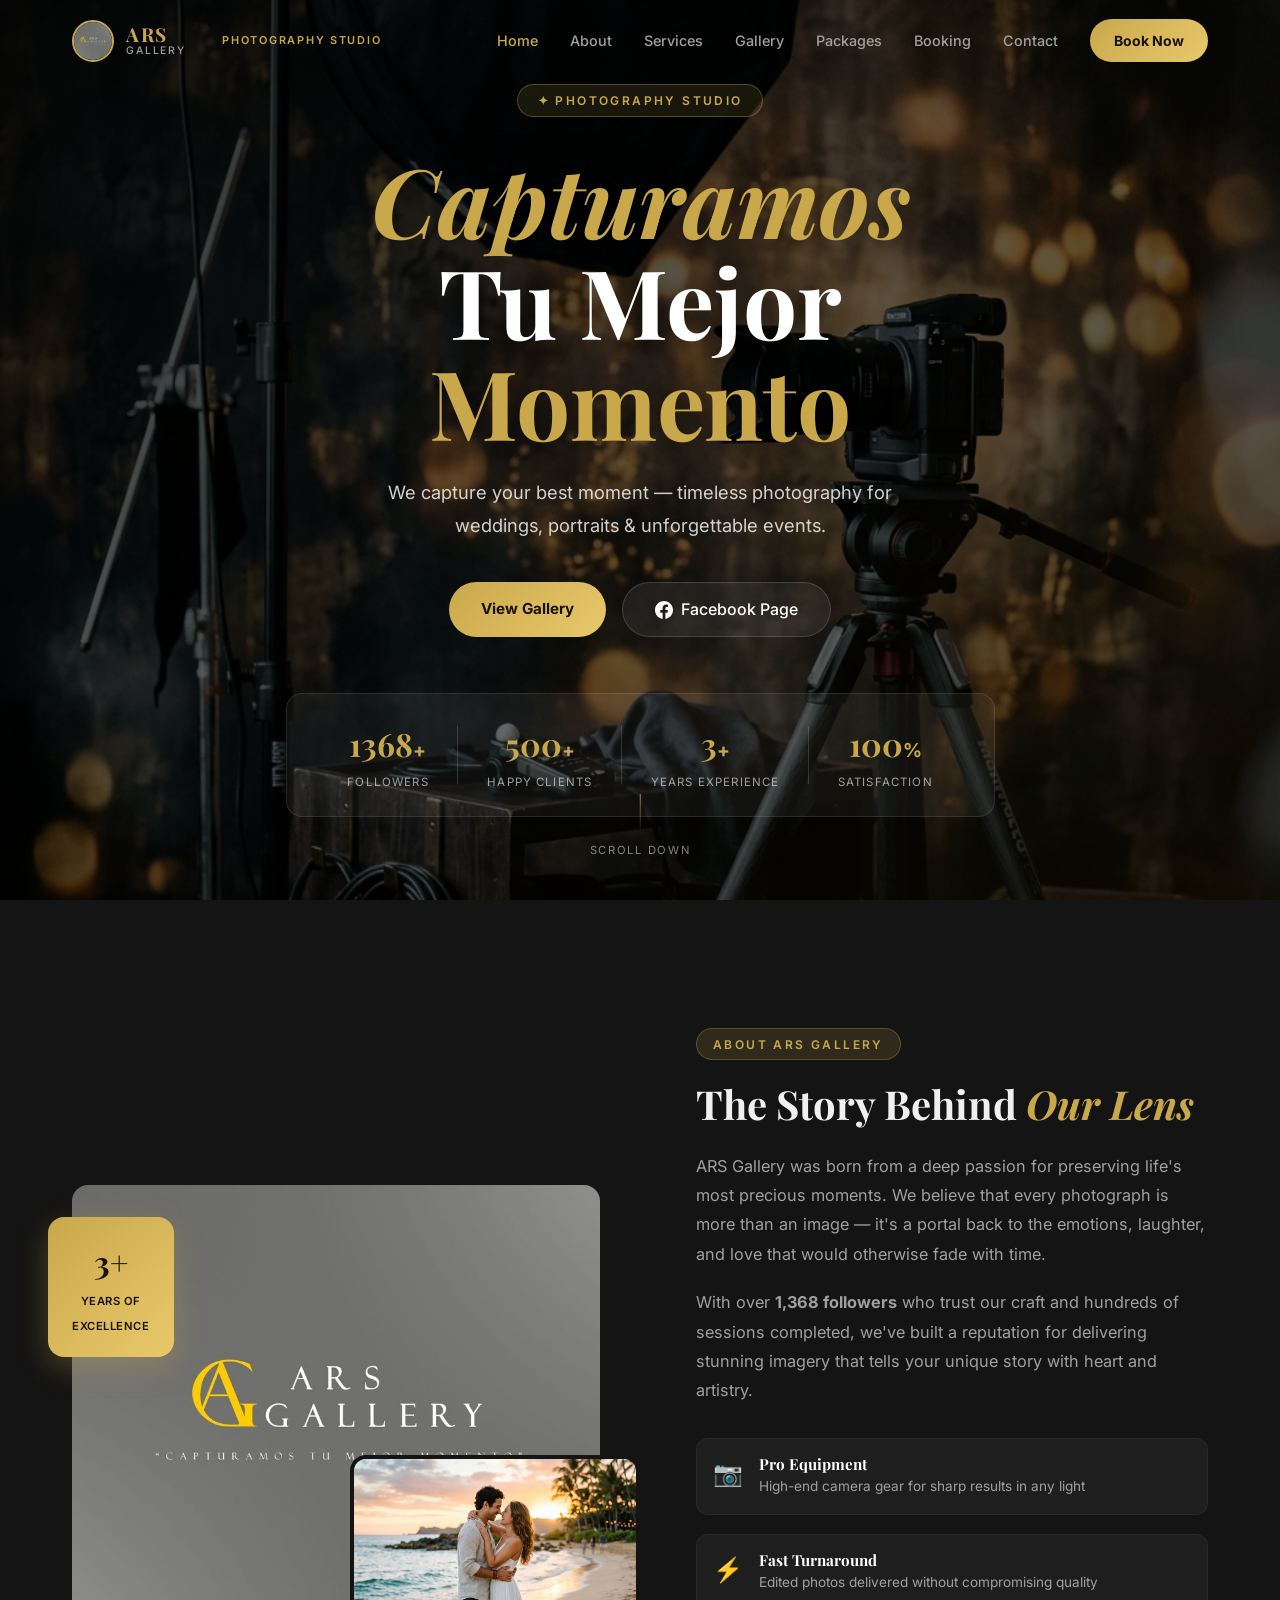
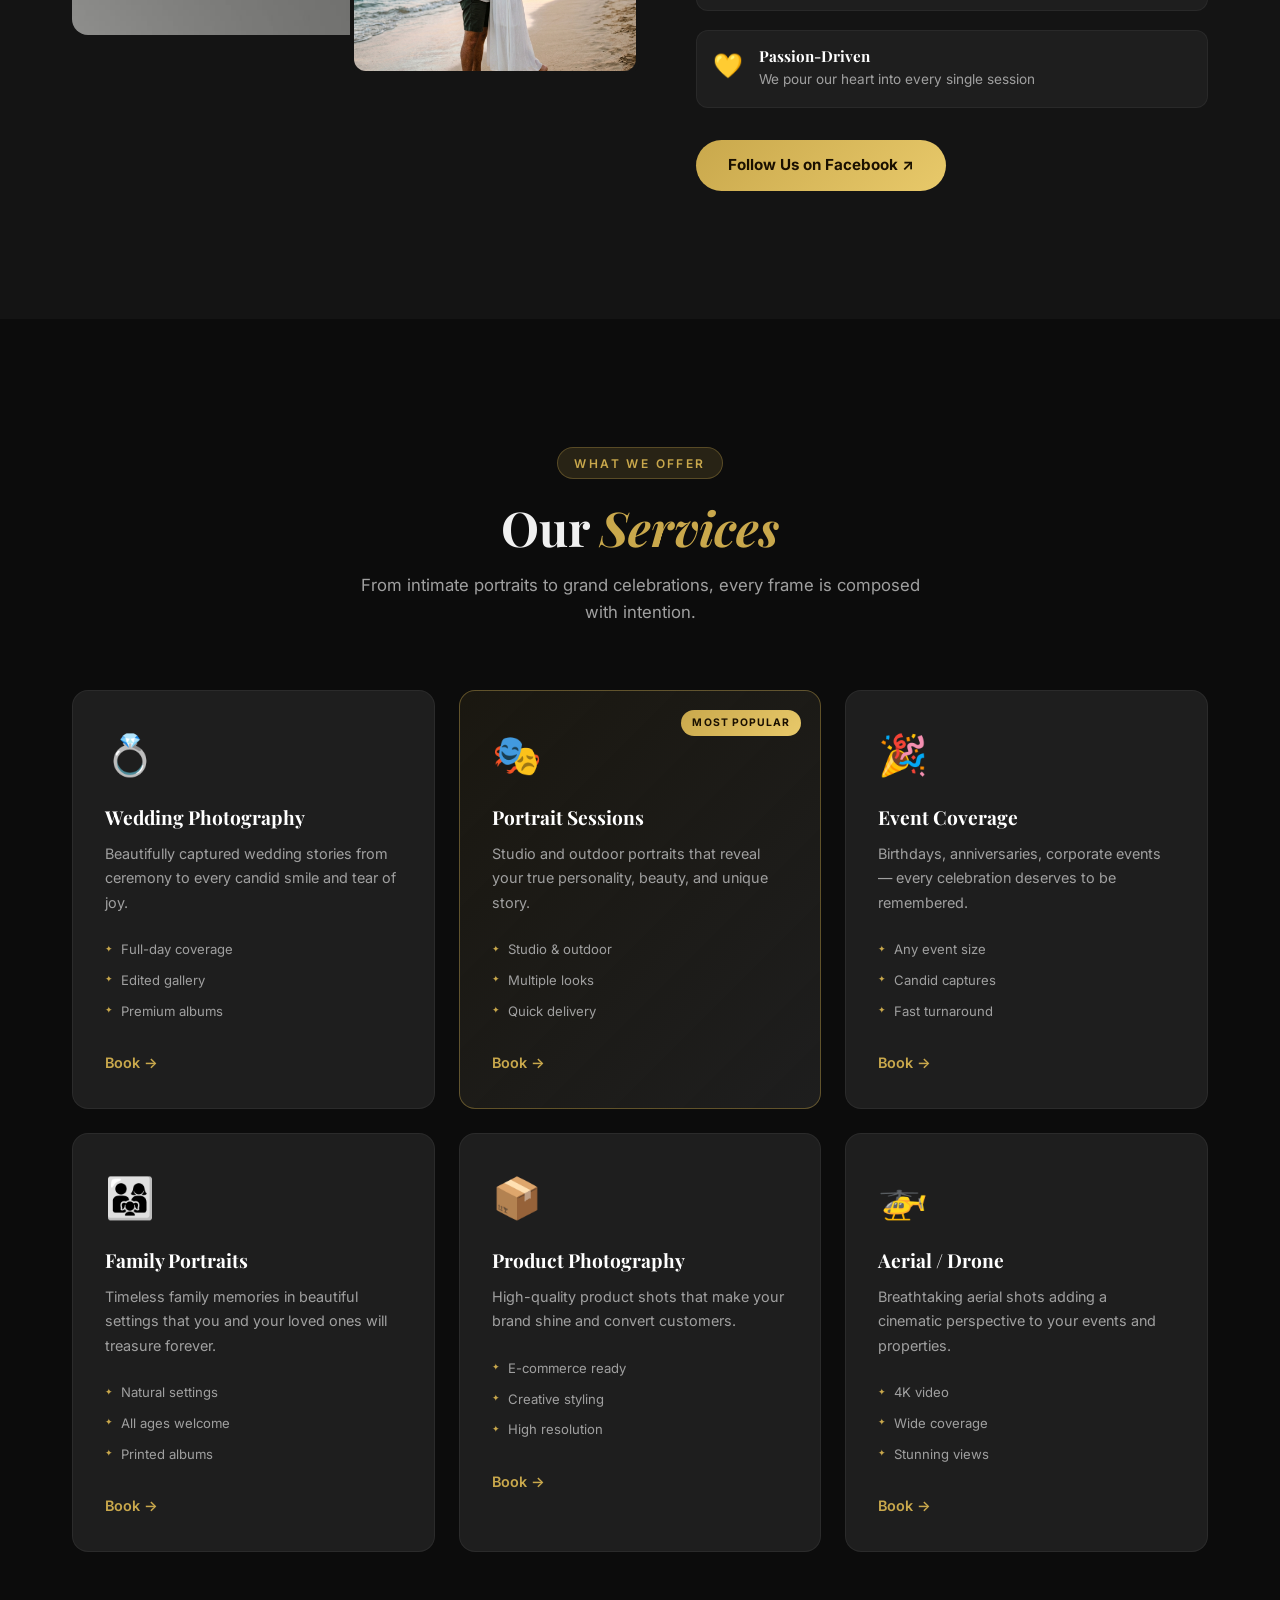
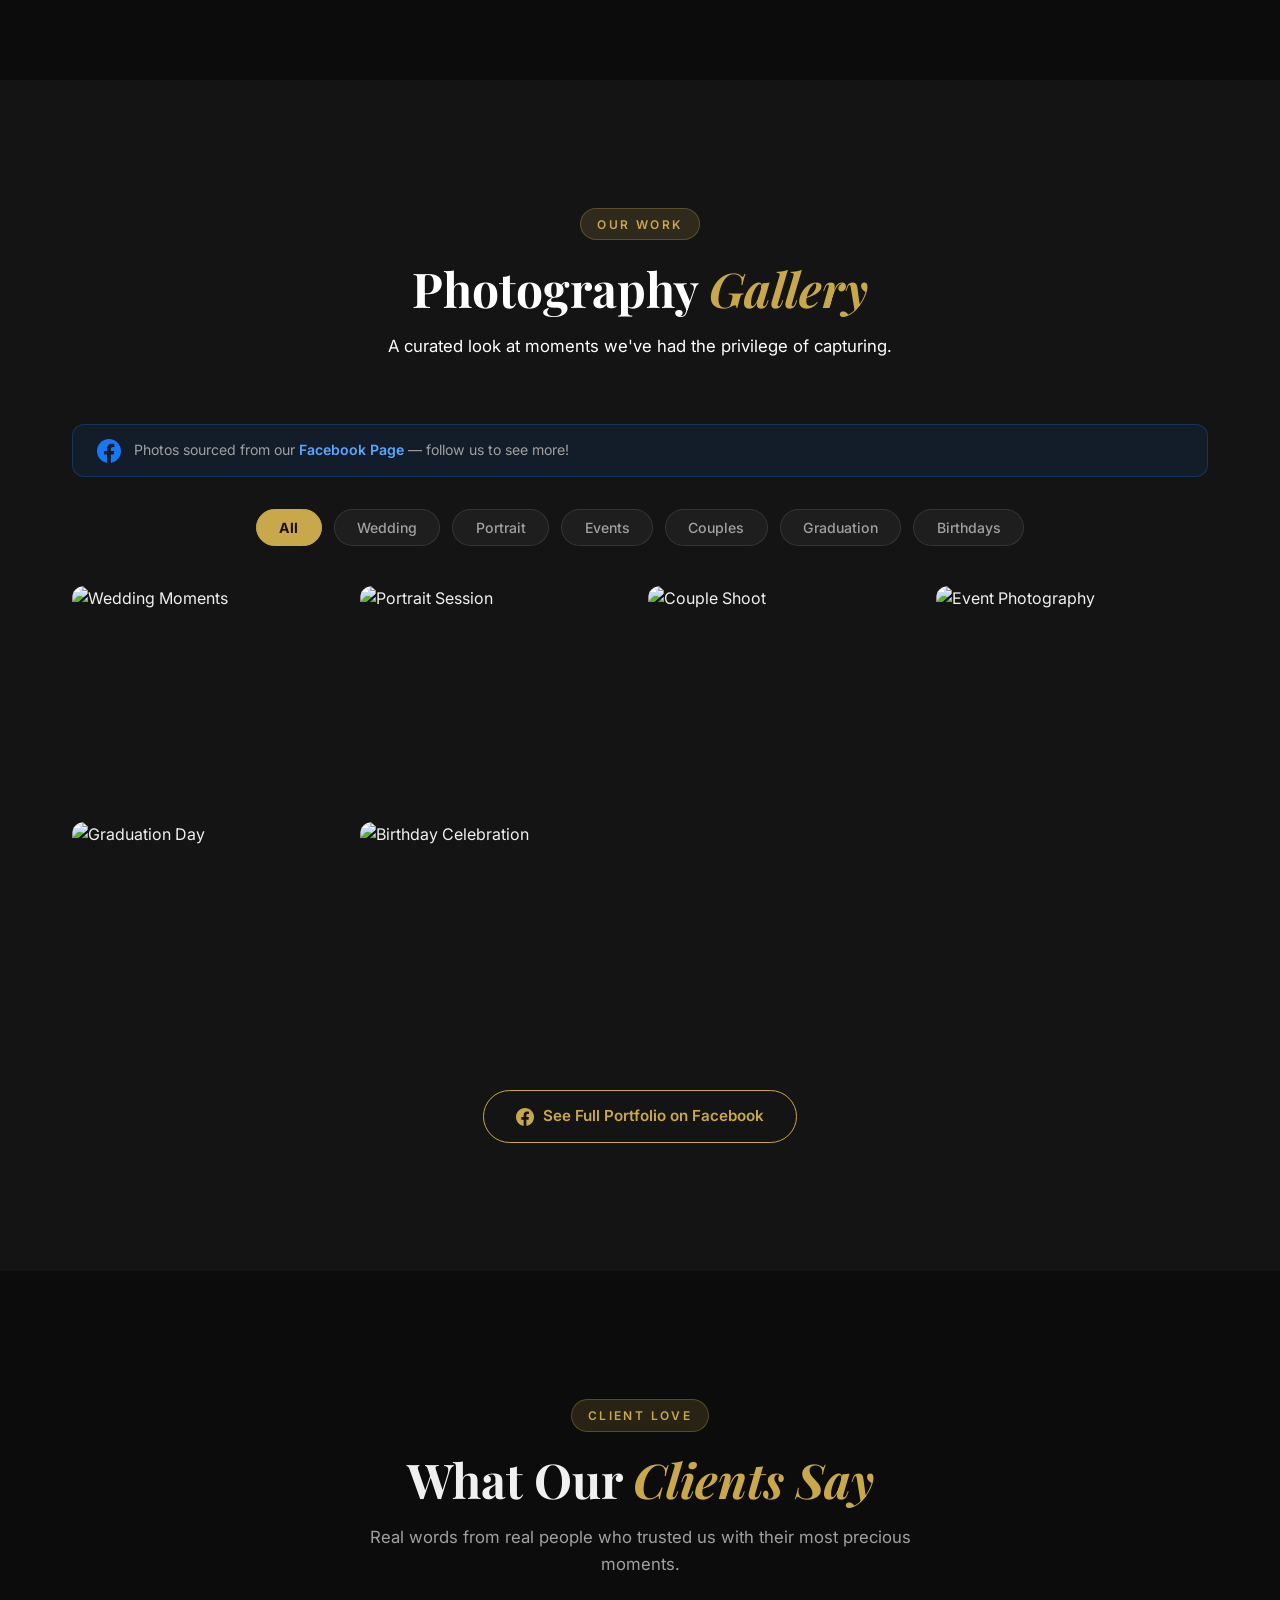
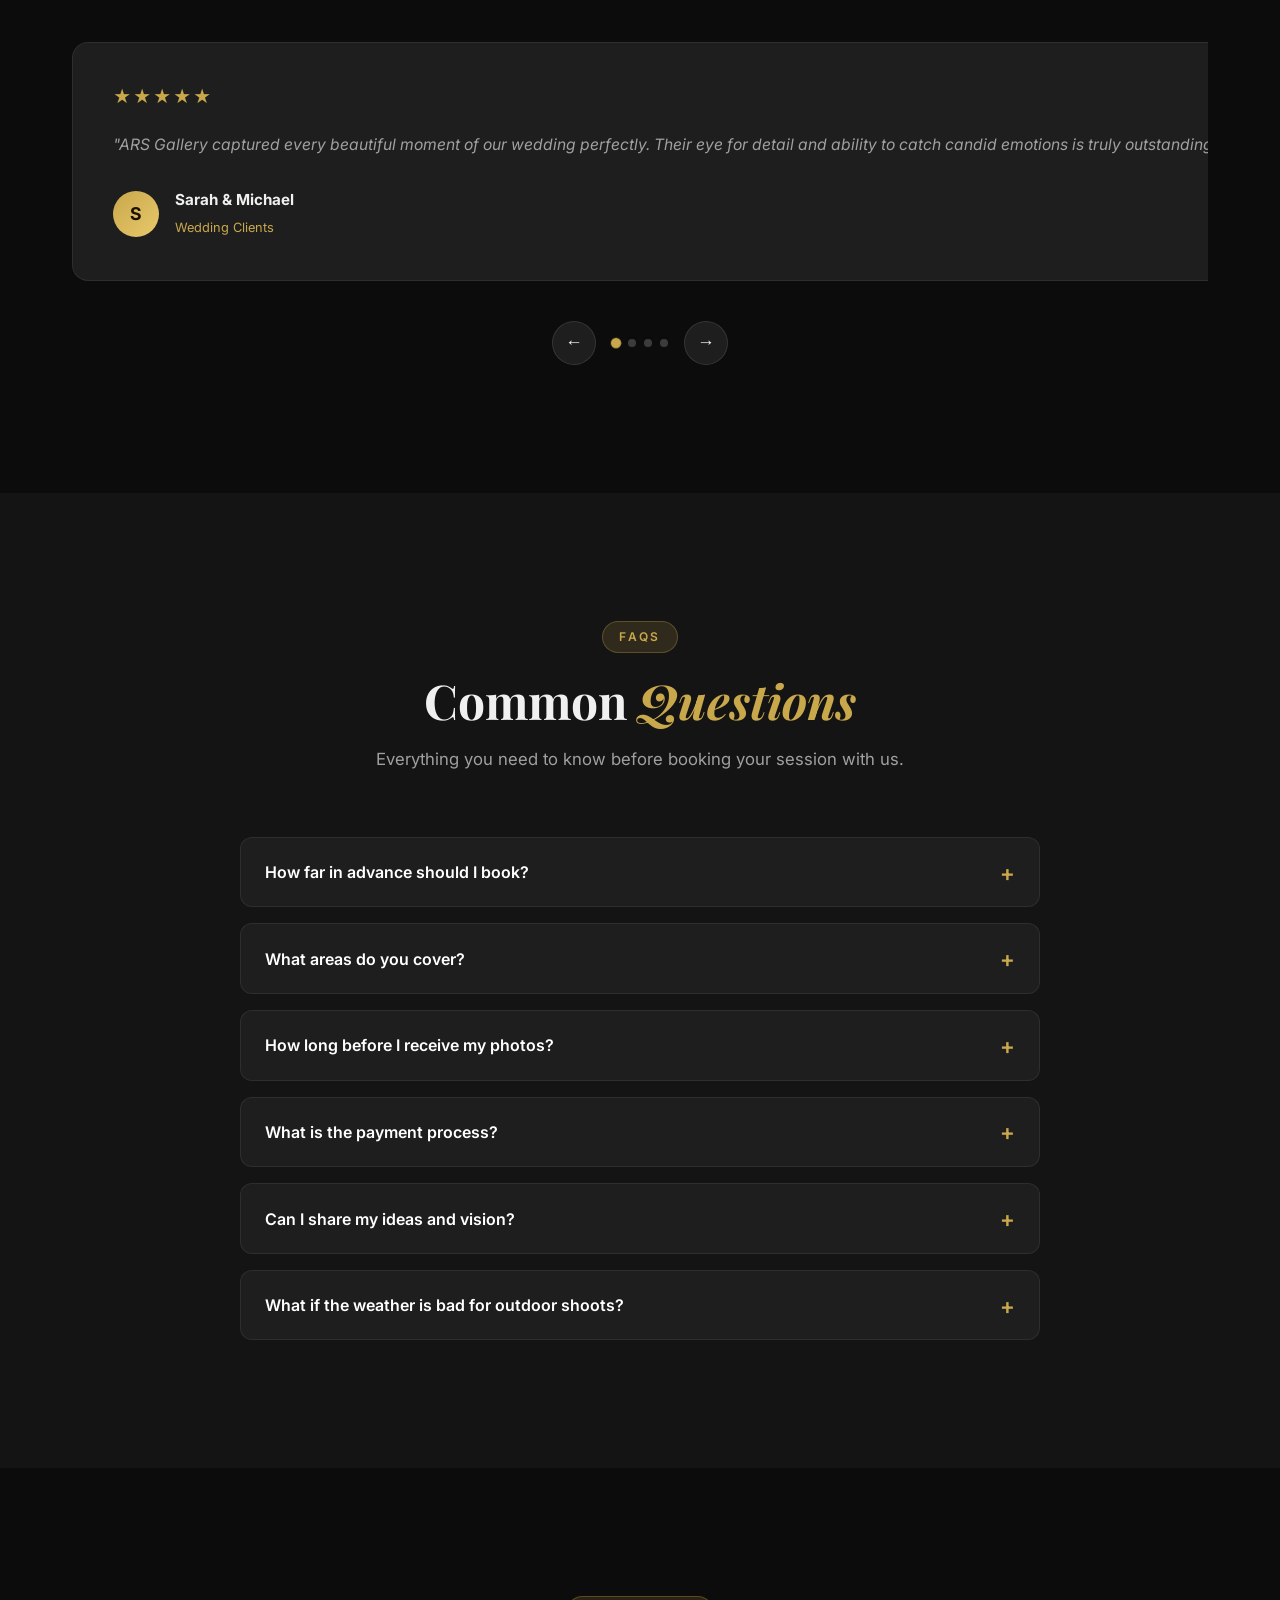
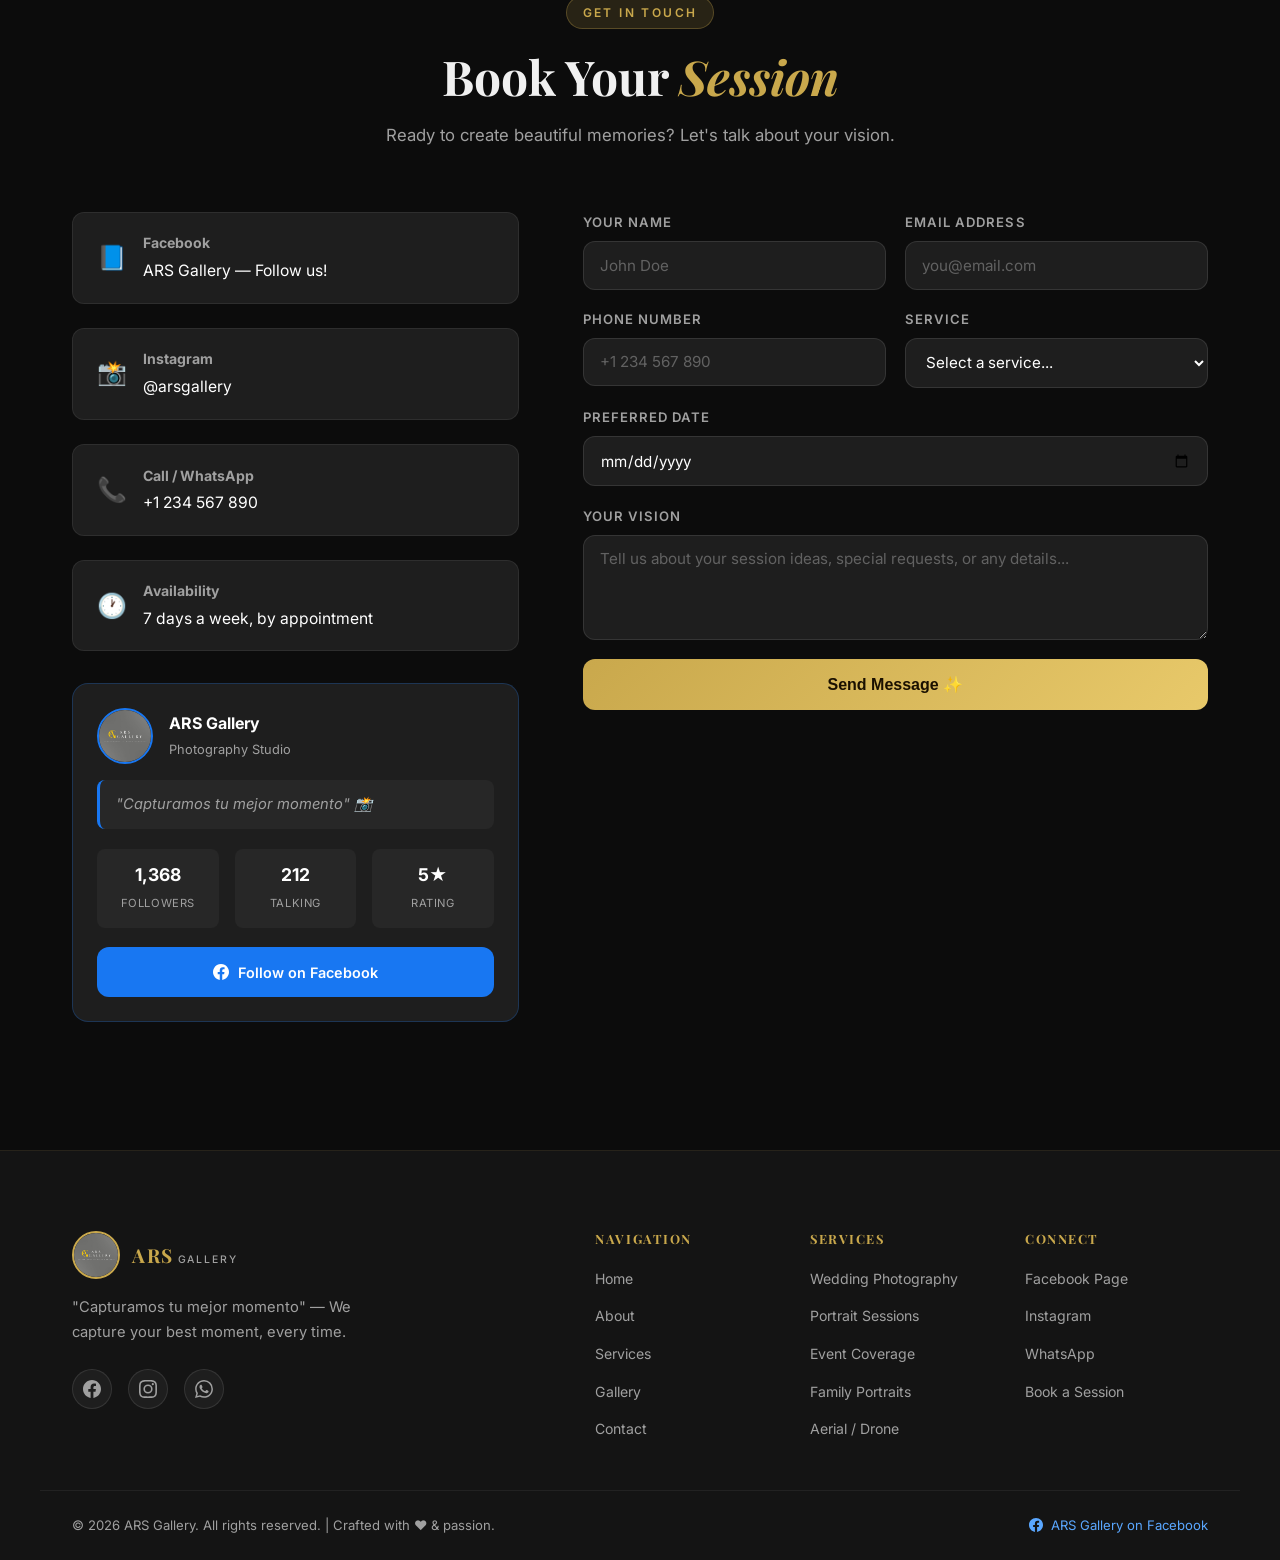
==== index.html @ 40a4bcf9 "Add files via upload" ====
<!DOCTYPE html>
<html lang="en">
<head>
  <meta charset="UTF-8" />
  <meta name="viewport" content="width=device-width, initial-scale=1.0" />
  <title>ARS Gallery | Professional Photography</title>
  <meta name="description" content="ARS Gallery — Capturamos tu mejor momento. We capture your best moment. Professional photography for weddings, portraits, events and more." />
  <meta property="og:title" content="ARS Gallery | Professional Photography" />
  <meta property="og:description" content="Capturamos tu mejor momento — We capture your best moment." />
  <meta property="og:image" content="images/ars_logo.jpg" />
  <link rel="preconnect" href="https://fonts.googleapis.com" />
  <link rel="preconnect" href="https://fonts.gstatic.com" crossorigin />
  <link href="https://fonts.googleapis.com/css2?family=Playfair+Display:ital,wght@0,400;0,600;0,700;1,400;1,600&family=Inter:wght@300;400;500;600;700&display=swap" rel="stylesheet" />
  <link rel="stylesheet" href="style.css" />
</head>
<body>

  <!-- NAVBAR -->
  <nav class="navbar" id="navbar">
    <div class="nav-inner">
      <a href="index.html" class="logo">
        <img src="images/ars_logo.jpg" alt="ARS Gallery Logo" class="logo-img" />
        <div class="logo-text">
          <span class="logo-ars">ARS</span>
          <span class="logo-gallery">Gallery</span>
        </div>
      </a>
      <span class="nav-tag">Photography Studio</span>
      <ul class="nav-links" id="nav-links">
        <li><a href="index.html" class="active">Home</a></li>
        <li><a href="pages/about.html">About</a></li>
        <li><a href="pages/services.html">Services</a></li>
        <li><a href="pages/gallery.html">Gallery</a></li>
        <li><a href="pages/testimonials.html">Packages</a></li>
        <li><a href="pages/booking.html">Booking</a></li>
        <li><a href="pages/contact.html">Contact</a></li>
      </ul>
      <a href="pages/booking.html" class="btn-book">Book Now</a>
      <button class="burger" id="burger" aria-label="Menu">
        <span></span><span></span><span></span>
      </button>
    </div>
    <!-- Mobile Menu -->
    <div class="mobile-nav" id="mobile-nav">
      <ul>
        <li><a href="index.html" class="mob-link active">Home</a></li>
        <li><a href="pages/about.html" class="mob-link">About</a></li>
        <li><a href="pages/services.html" class="mob-link">Services</a></li>
        <li><a href="pages/gallery.html" class="mob-link">Gallery</a></li>
        <li><a href="pages/testimonials.html" class="mob-link">Packages</a></li>
        <li><a href="pages/booking.html" class="mob-link">Booking</a></li>
        <li><a href="pages/contact.html" class="mob-link">Contact</a></li>
      </ul>
      <a href="pages/booking.html" class="btn-book mob-link">Book Now</a>
    </div>
  </nav>

  <!-- HERO -->
  <section class="hero" id="home">
    <div class="hero-media">
      <img src="images/hero_bg.png" alt="ARS Gallery" class="hero-bg-img" />
      <div class="hero-veil"></div>
    </div>
    <div class="hero-body">
      <span class="hero-badge">✦ Photography Studio</span>
      <h1 class="hero-h1">
        <em>Capturamos</em><br />
        Tu Mejor<br />
        <span class="gold-text">Momento</span>
      </h1>
      <p class="hero-sub">
        We capture your best moment — timeless photography for<br />
        weddings, portraits &amp; unforgettable events.
      </p>
      <div class="hero-btns">
        <a href="#gallery" class="btn-primary">View Gallery</a>
        <a href="https://www.facebook.com/p/Ars-Gallery-61563352197319/" target="_blank" class="btn-ghost">
          <svg width="18" height="18" viewBox="0 0 24 24" fill="currentColor"><path d="M24 12.073c0-6.627-5.373-12-12-12s-12 5.373-12 12c0 5.99 4.388 10.954 10.125 11.854v-8.385H7.078v-3.47h3.047V9.43c0-3.007 1.792-4.669 4.533-4.669 1.312 0 2.686.235 2.686.235v2.953H15.83c-1.491 0-1.956.925-1.956 1.874v2.25h3.328l-.532 3.47h-2.796v8.385C19.612 23.027 24 18.062 24 12.073z"/></svg>
          Facebook Page
        </a>
      </div>
      <div class="hero-stats">
        <div class="stat-item">
          <span class="stat-n" data-to="1368">0</span><span class="stat-s">+</span>
          <span class="stat-l">Followers</span>
        </div>
        <div class="stat-divider"></div>
        <div class="stat-item">
          <span class="stat-n" data-to="500">0</span><span class="stat-s">+</span>
          <span class="stat-l">Happy Clients</span>
        </div>
        <div class="stat-divider"></div>
        <div class="stat-item">
          <span class="stat-n" data-to="3">0</span><span class="stat-s">+</span>
          <span class="stat-l">Years Experience</span>
        </div>
        <div class="stat-divider"></div>
        <div class="stat-item">
          <span class="stat-n" data-to="100">0</span><span class="stat-s">%</span>
          <span class="stat-l">Satisfaction</span>
        </div>
      </div>
    </div>
    <div class="hero-scroll">
      <div class="scroll-bar"></div>
      <span>Scroll Down</span>
    </div>
  </section>

  <!-- ABOUT -->
  <section class="about" id="about">
    <div class="container">
      <div class="about-wrap">
        <div class="about-imgs">
          <div class="aimg aimg-main">
            <img src="images/ars_logo.jpg" alt="ARS Gallery" />
          </div>
          <div class="aimg aimg-sub">
            <img src="images/gallery_couple.png" alt="ARS Gallery Work" />
          </div>
          <div class="about-badge-box">
            <span class="abb-n">3+</span>
            <span class="abb-t">Years of<br/>Excellence</span>
          </div>
        </div>
        <div class="about-info">
          <p class="tag">About ARS Gallery</p>
          <h2>The Story Behind <em>Our Lens</em></h2>
          <p class="about-p">
            ARS Gallery was born from a deep passion for preserving life's most precious moments.
            We believe that every photograph is more than an image — it's a portal back to the
            emotions, laughter, and love that would otherwise fade with time.
          </p>
          <p class="about-p">
            With over <strong>1,368 followers</strong> who trust our craft and hundreds of sessions
            completed, we've built a reputation for delivering stunning imagery that tells your
            unique story with heart and artistry.
          </p>
          <div class="about-feats">
            <div class="feat">
              <div class="feat-icon">📷</div>
              <div>
                <h4>Pro Equipment</h4>
                <p>High-end camera gear for sharp results in any light</p>
              </div>
            </div>
            <div class="feat">
              <div class="feat-icon">⚡</div>
              <div>
                <h4>Fast Turnaround</h4>
                <p>Edited photos delivered without compromising quality</p>
              </div>
            </div>
            <div class="feat">
              <div class="feat-icon">💛</div>
              <div>
                <h4>Passion-Driven</h4>
                <p>We pour our heart into every single session</p>
              </div>
            </div>
          </div>
          <a href="https://www.facebook.com/p/Ars-Gallery-61563352197319/" target="_blank" class="btn-primary">Follow Us on Facebook ↗</a>
        </div>
      </div>
    </div>
  </section>

  <!-- SERVICES -->
  <section class="services" id="services">
    <div class="container">
      <div class="sec-head">
        <p class="tag">What We Offer</p>
        <h2>Our <em>Services</em></h2>
        <p class="sec-desc">From intimate portraits to grand celebrations, every frame is composed with intention.</p>
      </div>
      <div class="svc-grid">
        <div class="svc-card">
          <div class="svc-icon">💍</div>
          <h3>Wedding Photography</h3>
          <p>Beautifully captured wedding stories from ceremony to every candid smile and tear of joy.</p>
          <ul><li>Full-day coverage</li><li>Edited gallery</li><li>Premium albums</li></ul>
          <a href="#contact" class="svc-link">Book →</a>
        </div>
        <div class="svc-card featured">
          <div class="svc-badge">Most Popular</div>
          <div class="svc-icon">🎭</div>
          <h3>Portrait Sessions</h3>
          <p>Studio and outdoor portraits that reveal your true personality, beauty, and unique story.</p>
          <ul><li>Studio &amp; outdoor</li><li>Multiple looks</li><li>Quick delivery</li></ul>
          <a href="#contact" class="svc-link">Book →</a>
        </div>
        <div class="svc-card">
          <div class="svc-icon">🎉</div>
          <h3>Event Coverage</h3>
          <p>Birthdays, anniversaries, corporate events — every celebration deserves to be remembered.</p>
          <ul><li>Any event size</li><li>Candid captures</li><li>Fast turnaround</li></ul>
          <a href="#contact" class="svc-link">Book →</a>
        </div>
        <div class="svc-card">
          <div class="svc-icon">👨‍👩‍👧</div>
          <h3>Family Portraits</h3>
          <p>Timeless family memories in beautiful settings that you and your loved ones will treasure forever.</p>
          <ul><li>Natural settings</li><li>All ages welcome</li><li>Printed albums</li></ul>
          <a href="#contact" class="svc-link">Book →</a>
        </div>
        <div class="svc-card">
          <div class="svc-icon">📦</div>
          <h3>Product Photography</h3>
          <p>High-quality product shots that make your brand shine and convert customers.</p>
          <ul><li>E-commerce ready</li><li>Creative styling</li><li>High resolution</li></ul>
          <a href="#contact" class="svc-link">Book →</a>
        </div>
        <div class="svc-card">
          <div class="svc-icon">🚁</div>
          <h3>Aerial / Drone</h3>
          <p>Breathtaking aerial shots adding a cinematic perspective to your events and properties.</p>
          <ul><li>4K video</li><li>Wide coverage</li><li>Stunning views</li></ul>
          <a href="#contact" class="svc-link">Book →</a>
        </div>
      </div>
    </div>
  </section>

  <!-- GALLERY -->
  <section class="gallery" id="gallery">
    <div class="container">
      <div class="sec-head light">
        <p class="tag">Our Work</p>
        <h2>Photography <em>Gallery</em></h2>
        <p class="sec-desc">A curated look at moments we've had the privilege of capturing.</p>
      </div>
      <!-- Facebook Embed Notice -->
      <div class="fb-notice">
        <svg width="24" height="24" viewBox="0 0 24 24" fill="#1877F2"><path d="M24 12.073c0-6.627-5.373-12-12-12s-12 5.373-12 12c0 5.99 4.388 10.954 10.125 11.854v-8.385H7.078v-3.47h3.047V9.43c0-3.007 1.792-4.669 4.533-4.669 1.312 0 2.686.235 2.686.235v2.953H15.83c-1.491 0-1.956.925-1.956 1.874v2.25h3.328l-.532 3.47h-2.796v8.385C19.612 23.027 24 18.062 24 12.073z"/></svg>
        <span>Photos sourced from our <a href="https://www.facebook.com/p/Ars-Gallery-61563352197319/" target="_blank">Facebook Page</a> — follow us to see more!</span>
      </div>
      <div class="gal-filters">
        <button class="gf active" data-f="all">All</button>
        <button class="gf" data-f="wedding">Wedding</button>
        <button class="gf" data-f="portrait">Portrait</button>
        <button class="gf" data-f="event">Events</button>
        <button class="gf" data-f="couple">Couples</button>
      </div>
      <div class="gal-grid" id="gal-grid">
        <div class="gal-item" data-cat="portrait">
          <img src="images/ars_logo.jpg" alt="ARS Gallery Portrait" loading="lazy" />
          <div class="gal-ov">
            <h4>ARS Gallery</h4>
            <p>Professional Photography</p>
            <button onclick="lb(this)" data-s="images/ars_logo.jpg">View ⊕</button>
          </div>
        </div>
        <div class="gal-item tall" data-cat="wedding">
          <img src="images/gallery_wedding.png" alt="Wedding" loading="lazy" />
          <div class="gal-ov">
            <h4>Wedding Moments</h4>
            <p>Timeless Love Stories</p>
            <button onclick="lb(this)" data-s="images/gallery_wedding.png">View ⊕</button>
          </div>
        </div>
        <div class="gal-item" data-cat="portrait">
          <img src="images/gallery_portrait.png" alt="Portrait" loading="lazy" />
          <div class="gal-ov">
            <h4>Portrait Session</h4>
            <p>Capturing True Beauty</p>
            <button onclick="lb(this)" data-s="images/gallery_portrait.png">View ⊕</button>
          </div>
        </div>
        <div class="gal-item wide" data-cat="couple">
          <img src="images/gallery_couple.png" alt="Couple" loading="lazy" />
          <div class="gal-ov">
            <h4>Couple Shoot</h4>
            <p>Love in Every Frame</p>
            <button onclick="lb(this)" data-s="images/gallery_couple.png">View ⊕</button>
          </div>
        </div>
        <div class="gal-item" data-cat="event">
          <img src="images/gallery_event.png" alt="Event" loading="lazy" />
          <div class="gal-ov">
            <h4>Event Photography</h4>
            <p>Every Celebration Counts</p>
            <button onclick="lb(this)" data-s="images/gallery_event.png">View ⊕</button>
          </div>
        </div>
        <div class="gal-item" data-cat="wedding">
          <img src="images/gallery_wedding.png" alt="Wedding" loading="lazy" />
          <div class="gal-ov">
            <h4>Sacred Moments</h4>
            <p>Wedding Ceremonies</p>
            <button onclick="lb(this)" data-s="images/gallery_wedding.png">View ⊕</button>
          </div>
        </div>
        <div class="gal-item tall" data-cat="portrait">
          <img src="images/gallery_portrait.png" alt="Portrait" loading="lazy" />
          <div class="gal-ov">
            <h4>Studio Portraits</h4>
            <p>Professional Headshots</p>
            <button onclick="lb(this)" data-s="images/gallery_portrait.png">View ⊕</button>
          </div>
        </div>
        <div class="gal-item" data-cat="couple">
          <img src="images/gallery_couple.png" alt="Couple" loading="lazy" />
          <div class="gal-ov">
            <h4>Romantic Shoot</h4>
            <p>Golden Hour Magic</p>
            <button onclick="lb(this)" data-s="images/gallery_couple.png">View ⊕</button>
          </div>
        </div>
      </div>
      <div style="text-align:center; margin-top: 3rem;">
        <a href="https://www.facebook.com/p/Ars-Gallery-61563352197319/" target="_blank" class="btn-outline-gold">
          <svg width="18" height="18" viewBox="0 0 24 24" fill="currentColor"><path d="M24 12.073c0-6.627-5.373-12-12-12s-12 5.373-12 12c0 5.99 4.388 10.954 10.125 11.854v-8.385H7.078v-3.47h3.047V9.43c0-3.007 1.792-4.669 4.533-4.669 1.312 0 2.686.235 2.686.235v2.953H15.83c-1.491 0-1.956.925-1.956 1.874v2.25h3.328l-.532 3.47h-2.796v8.385C19.612 23.027 24 18.062 24 12.073z"/></svg>
          See Full Portfolio on Facebook
        </a>
      </div>
    </div>
  </section>

  <!-- TESTIMONIALS -->
  <section class="testi" id="testimonials">
    <div class="container">
      <div class="sec-head">
        <p class="tag">Client Love</p>
        <h2>What Our <em>Clients Say</em></h2>
        <p class="sec-desc">Real words from real people who trusted us with their most precious moments.</p>
      </div>
      <div class="testi-slider">
        <div class="testi-track" id="ttrack">
          <div class="tcard">
            <div class="tstars">★★★★★</div>
            <p>"ARS Gallery captured every beautiful moment of our wedding perfectly. Their eye for detail and ability to catch candid emotions is truly outstanding. Every photo tells our love story!"</p>
            <div class="tauthor">
              <div class="tav">S</div>
              <div><strong>Sarah &amp; Michael</strong><span>Wedding Clients</span></div>
            </div>
          </div>
          <div class="tcard">
            <div class="tstars">★★★★★</div>
            <p>"The portrait session was an absolute joy! They made me feel so comfortable and the results were beyond my expectations. Professional, creative, and genuinely talented!"</p>
            <div class="tauthor">
              <div class="tav">A</div>
              <div><strong>Amelia Torres</strong><span>Portrait Client</span></div>
            </div>
          </div>
          <div class="tcard">
            <div class="tstars">★★★★★</div>
            <p>"They photographed our company event and the results were spectacular. Quick delivery, professional approach, and photos that truly captured the energy of the day!"</p>
            <div class="tauthor">
              <div class="tav">R</div>
              <div><strong>Ricardo Mendez</strong><span>Corporate Event</span></div>
            </div>
          </div>
          <div class="tcard">
            <div class="tstars">★★★★★</div>
            <p>"Our family portrait session was magical! The photographer knew exactly how to capture genuine smiles and real moments. These photos will be treasured for generations."</p>
            <div class="tauthor">
              <div class="tav">L</div>
              <div><strong>The Lopez Family</strong><span>Family Portrait</span></div>
            </div>
          </div>
        </div>
        <div class="tctrl">
          <button id="tprev" aria-label="Previous">←</button>
          <div class="tdots" id="tdots">
            <span class="tdot active" data-i="0"></span>
            <span class="tdot" data-i="1"></span>
            <span class="tdot" data-i="2"></span>
            <span class="tdot" data-i="3"></span>
          </div>
          <button id="tnext" aria-label="Next">→</button>
        </div>
      </div>
    </div>
  </section>

  <!-- FAQ -->
  <section class="faq" id="faq">
    <div class="container">
      <div class="sec-head">
        <p class="tag">FAQs</p>
        <h2>Common <em>Questions</em></h2>
        <p class="sec-desc">Everything you need to know before booking your session with us.</p>
      </div>
      <div class="faq-list">
        <div class="faq-item">
          <button class="faq-q">How far in advance should I book? <span>+</span></button>
          <div class="faq-a"><p>For weddings, we recommend booking 2–4 months in advance as dates fill up quickly. For portrait and event sessions, 2–4 weeks notice is usually sufficient. Contact us early to secure your preferred date!</p></div>
        </div>
        <div class="faq-item">
          <button class="faq-q">What areas do you cover? <span>+</span></button>
          <div class="faq-a"><p>We cover a wide area for sessions and events. Travel costs may apply for distant locations. Contact us to discuss your specific needs and we'll find the best solution.</p></div>
        </div>
        <div class="faq-item">
          <button class="faq-q">How long before I receive my photos? <span>+</span></button>
          <div class="faq-a"><p>Wedding highlights are delivered within 1 week. Full edited wedding galleries within 3–5 weeks. Portrait and event sessions within 1–2 weeks. All photos are delivered via a private online gallery link.</p></div>
        </div>
        <div class="faq-item">
          <button class="faq-q">What is the payment process? <span>+</span></button>
          <div class="faq-a"><p>A deposit is required to confirm and secure your booking date. The remaining balance is due on the shoot day. We accept bank transfers and cash payments. Contact us for a detailed quote.</p></div>
        </div>
        <div class="faq-item">
          <button class="faq-q">Can I share my ideas and vision? <span>+</span></button>
          <div class="faq-a"><p>Absolutely! We love when clients share mood boards, Pinterest boards, or specific ideas before the session. We'll incorporate your vision while adding our own creative touch for something truly unique.</p></div>
        </div>
        <div class="faq-item">
          <button class="faq-q">What if the weather is bad for outdoor shoots? <span>+</span></button>
          <div class="faq-a"><p>For outdoor portrait sessions, we can reschedule at no extra charge if the weather is unsuitable. For weddings and events, we always have a backup plan and the skill to create beautiful results in any conditions.</p></div>
        </div>
      </div>
    </div>
  </section>

  <!-- CONTACT -->
  <section class="contact" id="contact">
    <div class="container">
      <div class="sec-head">
        <p class="tag">Get In Touch</p>
        <h2>Book Your <em>Session</em></h2>
        <p class="sec-desc">Ready to create beautiful memories? Let's talk about your vision.</p>
      </div>
      <div class="contact-wrap">
        <div class="contact-left">
          <div class="cinfo-item">
            <div class="cicon">📘</div>
            <div>
              <strong>Facebook</strong>
              <a href="https://www.facebook.com/p/Ars-Gallery-61563352197319/" target="_blank">ARS Gallery — Follow us!</a>
            </div>
          </div>
          <div class="cinfo-item">
            <div class="cicon">📸</div>
            <div>
              <strong>Instagram</strong>
              <a href="#">@arsgallery</a>
            </div>
          </div>
          <div class="cinfo-item">
            <div class="cicon">📞</div>
            <div>
              <strong>Call / WhatsApp</strong>
              <a href="tel:+1234567890">+1 234 567 890</a>
            </div>
          </div>
          <div class="cinfo-item">
            <div class="cicon">🕐</div>
            <div>
              <strong>Availability</strong>
              <span>7 days a week, by appointment</span>
            </div>
          </div>
          <!-- FB Page embed widget -->
          <div class="fb-widget">
            <div class="fb-page-box">
              <div class="fb-page-header">
                <img src="images/ars_logo.jpg" alt="ARS Gallery" />
                <div>
                  <strong>ARS Gallery</strong>
                  <span>Photography Studio</span>
                </div>
              </div>
              <p class="fb-quote">"Capturamos tu mejor momento" 📸</p>
              <div class="fb-stats">
                <div><strong>1,368</strong><span>Followers</span></div>
                <div><strong>212</strong><span>Talking</span></div>
                <div><strong>5★</strong><span>Rating</span></div>
              </div>
              <a href="https://www.facebook.com/p/Ars-Gallery-61563352197319/" target="_blank" class="fb-follow-btn">
                <svg width="16" height="16" viewBox="0 0 24 24" fill="white"><path d="M24 12.073c0-6.627-5.373-12-12-12s-12 5.373-12 12c0 5.99 4.388 10.954 10.125 11.854v-8.385H7.078v-3.47h3.047V9.43c0-3.007 1.792-4.669 4.533-4.669 1.312 0 2.686.235 2.686.235v2.953H15.83c-1.491 0-1.956.925-1.956 1.874v2.25h3.328l-.532 3.47h-2.796v8.385C19.612 23.027 24 18.062 24 12.073z"/></svg>
                Follow on Facebook
              </a>
            </div>
          </div>
        </div>
        <form class="cform" id="cform">
          <div class="frow">
            <div class="fg">
              <label for="fname">Your Name</label>
              <input type="text" id="fname" placeholder="John Doe" required />
            </div>
            <div class="fg">
              <label for="femail">Email Address</label>
              <input type="email" id="femail" placeholder="you@email.com" required />
            </div>
          </div>
          <div class="frow">
            <div class="fg">
              <label for="fphone">Phone Number</label>
              <input type="tel" id="fphone" placeholder="+1 234 567 890" />
            </div>
            <div class="fg">
              <label for="fservice">Service</label>
              <select id="fservice">
                <option value="">Select a service...</option>
                <option>Wedding Photography</option>
                <option>Portrait Session</option>
                <option>Event Coverage</option>
                <option>Family Portrait</option>
                <option>Product Photography</option>
                <option>Aerial / Drone</option>
              </select>
            </div>
          </div>
          <div class="fg full">
            <label for="fdate">Preferred Date</label>
            <input type="date" id="fdate" />
          </div>
          <div class="fg full">
            <label for="fmsg">Your Vision</label>
            <textarea id="fmsg" rows="4" placeholder="Tell us about your session ideas, special requests, or any details..."></textarea>
          </div>
          <button type="submit" class="btn-primary full-btn">Send Message ✨</button>
          <div class="fsuccess" id="fsuccess">✅ Thank you! We'll get back to you soon.</div>
        </form>
      </div>
    </div>
  </section>

  <!-- FOOTER -->
  <footer class="footer">
    <div class="footer-inner">
      <div class="footer-brand">
        <div class="foot-logo">
          <img src="images/ars_logo.jpg" alt="ARS Gallery" />
          <div>
            <span class="logo-ars">ARS</span>
            <span class="logo-gallery">Gallery</span>
          </div>
        </div>
        <p>"Capturamos tu mejor momento" — We capture your best moment, every time.</p>
        <div class="foot-social">
          <a href="https://www.facebook.com/p/Ars-Gallery-61563352197319/" target="_blank" aria-label="Facebook">
            <svg width="18" height="18" viewBox="0 0 24 24" fill="currentColor"><path d="M24 12.073c0-6.627-5.373-12-12-12s-12 5.373-12 12c0 5.99 4.388 10.954 10.125 11.854v-8.385H7.078v-3.47h3.047V9.43c0-3.007 1.792-4.669 4.533-4.669 1.312 0 2.686.235 2.686.235v2.953H15.83c-1.491 0-1.956.925-1.956 1.874v2.25h3.328l-.532 3.47h-2.796v8.385C19.612 23.027 24 18.062 24 12.073z"/></svg>
          </a>
          <a href="#" aria-label="Instagram">
            <svg width="18" height="18" viewBox="0 0 24 24" fill="currentColor"><path d="M12 2.163c3.204 0 3.584.012 4.85.07 3.252.148 4.771 1.691 4.919 4.919.058 1.265.069 1.645.069 4.849 0 3.205-.012 3.584-.069 4.849-.149 3.225-1.664 4.771-4.919 4.919-1.266.058-1.644.07-4.85.07-3.204 0-3.584-.012-4.849-.07-3.26-.149-4.771-1.699-4.919-4.92-.058-1.265-.07-1.644-.07-4.849 0-3.204.013-3.583.07-4.849.149-3.227 1.664-4.771 4.919-4.919 1.266-.057 1.645-.069 4.849-.069zM12 0C8.741 0 8.333.014 7.053.072 2.695.272.273 2.69.073 7.052.014 8.333 0 8.741 0 12c0 3.259.014 3.668.072 4.948.2 4.358 2.618 6.78 6.98 6.98C8.333 23.986 8.741 24 12 24c3.259 0 3.668-.014 4.948-.072 4.354-.2 6.782-2.618 6.979-6.98.059-1.28.073-1.689.073-4.948 0-3.259-.014-3.667-.072-4.947-.196-4.354-2.617-6.78-6.979-6.98C15.668.014 15.259 0 12 0zm0 5.838a6.162 6.162 0 100 12.324 6.162 6.162 0 000-12.324zM12 16a4 4 0 110-8 4 4 0 010 8zm6.406-11.845a1.44 1.44 0 100 2.881 1.44 1.44 0 000-2.881z"/></svg>
          </a>
          <a href="#" aria-label="WhatsApp">
            <svg width="18" height="18" viewBox="0 0 24 24" fill="currentColor"><path d="M17.472 14.382c-.297-.149-1.758-.867-2.03-.967-.273-.099-.471-.148-.67.15-.197.297-.767.966-.94 1.164-.173.199-.347.223-.644.075-.297-.15-1.255-.463-2.39-1.475-.883-.788-1.48-1.761-1.653-2.059-.173-.297-.018-.458.13-.606.134-.133.298-.347.446-.52.149-.174.198-.298.298-.497.099-.198.05-.371-.025-.52-.075-.149-.669-1.612-.916-2.207-.242-.579-.487-.5-.669-.51-.173-.008-.371-.01-.57-.01-.198 0-.52.074-.792.372-.272.297-1.04 1.016-1.04 2.479 0 1.462 1.065 2.875 1.213 3.074.149.198 2.096 3.2 5.077 4.487.709.306 1.262.489 1.694.625.712.227 1.36.195 1.871.118.571-.085 1.758-.719 2.006-1.413.248-.694.248-1.289.173-1.413-.074-.124-.272-.198-.57-.347m-5.421 7.403h-.004a9.87 9.87 0 01-5.031-1.378l-.361-.214-3.741.982.998-3.648-.235-.374a9.86 9.86 0 01-1.51-5.26c.001-5.45 4.436-9.884 9.888-9.884 2.64 0 5.122 1.03 6.988 2.898a9.825 9.825 0 012.893 6.994c-.003 5.45-4.437 9.884-9.885 9.884m8.413-18.297A11.815 11.815 0 0012.05 0C5.495 0 .16 5.335.157 11.892c0 2.096.547 4.142 1.588 5.945L.057 24l6.305-1.654a11.882 11.882 0 005.683 1.448h.005c6.554 0 11.89-5.335 11.893-11.893a11.821 11.821 0 00-3.48-8.413z"/></svg>
          </a>
        </div>
      </div>
      <div class="foot-nav">
        <div class="fn-col">
          <h5>Navigation</h5>
          <ul>
            <li><a href="index.html">Home</a></li>
            <li><a href="pages/about.html">About</a></li>
            <li><a href="pages/services.html">Services</a></li>
            <li><a href="pages/gallery.html">Gallery</a></li>
            <li><a href="pages/contact.html">Contact</a></li>
          </ul>
        </div>
        <div class="fn-col">
          <h5>Services</h5>
          <ul>
            <li><a href="pages/services.html">Wedding Photography</a></li>
            <li><a href="pages/services.html">Portrait Sessions</a></li>
            <li><a href="pages/services.html">Event Coverage</a></li>
            <li><a href="pages/services.html">Family Portraits</a></li>
            <li><a href="pages/services.html">Aerial / Drone</a></li>
          </ul>
        </div>
        <div class="fn-col">
          <h5>Connect</h5>
          <ul>
            <li><a href="https://www.facebook.com/p/Ars-Gallery-61563352197319/" target="_blank">Facebook Page</a></li>
            <li><a href="#">Instagram</a></li>
            <li><a href="#">WhatsApp</a></li>
            <li><a href="pages/contact.html">Book a Session</a></li>
          </ul>
        </div>
      </div>
    </div>
    <div class="foot-bottom">
      <p>© 2026 ARS Gallery. All rights reserved. | Crafted with ❤️ &amp; passion.</p>
      <a href="https://www.facebook.com/p/Ars-Gallery-61563352197319/" target="_blank">
        <svg width="14" height="14" viewBox="0 0 24 24" fill="currentColor"><path d="M24 12.073c0-6.627-5.373-12-12-12s-12 5.373-12 12c0 5.99 4.388 10.954 10.125 11.854v-8.385H7.078v-3.47h3.047V9.43c0-3.007 1.792-4.669 4.533-4.669 1.312 0 2.686.235 2.686.235v2.953H15.83c-1.491 0-1.956.925-1.956 1.874v2.25h3.328l-.532 3.47h-2.796v8.385C19.612 23.027 24 18.062 24 12.073z"/></svg>
        ARS Gallery on Facebook
      </a>
    </div>
  </footer>

  <!-- LIGHTBOX -->
  <div class="lightbox" id="lightbox">
    <div class="lb-bg" onclick="closeLb()"></div>
    <div class="lb-box">
      <button class="lb-close" onclick="closeLb()">✕</button>
      <img id="lb-img" src="" alt="Gallery" />
    </div>
  </div>

  <!-- BACK TO TOP -->
  <button class="btt" id="btt" onclick="window.scrollTo({top:0,behavior:'smooth'})" aria-label="Back to top">↑</button>

  <script src="script.js"></script>
</body>
</html>
---- style.css ----
/* ===================================
   ARS GALLERY — style.css
   Dark luxury photography theme
   =================================== */

/* ---- RESET & BASE ---- */
*, *::before, *::after { box-sizing: border-box; margin: 0; padding: 0; }

:root {
  --gold: #C9A84C;
  --gold-light: #E8C96A;
  --gold-dim: rgba(201,168,76,0.15);
  --dark: #0C0C0C;
  --dark2: #141414;
  --dark3: #1E1E1E;
  --dark4: #2A2A2A;
  --text: #F0F0F0;
  --text-muted: #A0A0A0;
  --white: #ffffff;
  --radius: 12px;
  --transition: all 0.35s cubic-bezier(0.4, 0, 0.2, 1);
}

html { scroll-behavior: smooth; }

body {
  font-family: 'Inter', sans-serif;
  background: var(--dark);
  color: var(--text);
  overflow-x: hidden;
  line-height: 1.6;
}

h1, h2, h3, h4, h5 { font-family: 'Playfair Display', serif; line-height: 1.2; }
em { font-style: italic; color: var(--gold); }
a { text-decoration: none; color: inherit; }
img { max-width: 100%; display: block; }
ul { list-style: none; }

.container { max-width: 1200px; margin: 0 auto; padding: 0 2rem; }

/* ---- SECTION HEADERS ---- */
.sec-head { text-align: center; margin-bottom: 4rem; }
.sec-head.light h2, .sec-head.light .sec-desc { color: var(--white); }
.tag {
  display: inline-block;
  font-size: 0.75rem;
  font-weight: 600;
  letter-spacing: 0.2em;
  text-transform: uppercase;
  color: var(--gold);
  background: var(--gold-dim);
  border: 1px solid rgba(201,168,76,0.3);
  padding: 0.35rem 1rem;
  border-radius: 100px;
  margin-bottom: 1.2rem;
}
.sec-head h2 { font-size: clamp(2rem, 4vw, 3rem); margin-bottom: 1rem; }
.sec-desc { color: var(--text-muted); max-width: 560px; margin: 0 auto; font-size: 1.05rem; }

/* ---- BUTTONS ---- */
.btn-primary {
  display: inline-flex; align-items: center; gap: 0.5rem;
  background: linear-gradient(135deg, var(--gold), var(--gold-light));
  color: #1a1000;
  font-weight: 700;
  font-size: 0.95rem;
  padding: 0.85rem 2rem;
  border-radius: 100px;
  border: none;
  cursor: pointer;
  transition: var(--transition);
  text-decoration: none;
}
.btn-primary:hover { transform: translateY(-2px); box-shadow: 0 10px 30px rgba(201,168,76,0.4); }
.btn-primary.full-btn { width: 100%; justify-content: center; border-radius: var(--radius); font-size: 1rem; padding: 1rem; }

.btn-ghost {
  display: inline-flex; align-items: center; gap: 0.5rem;
  background: rgba(255,255,255,0.07);
  backdrop-filter: blur(10px);
  color: var(--white);
  font-weight: 500;
  padding: 0.85rem 2rem;
  border-radius: 100px;
  border: 1px solid rgba(255,255,255,0.15);
  cursor: pointer;
  transition: var(--transition);
}
.btn-ghost:hover { background: rgba(255,255,255,0.13); transform: translateY(-2px); }

.btn-outline-gold {
  display: inline-flex; align-items: center; gap: 0.6rem;
  color: var(--gold);
  border: 1px solid var(--gold);
  padding: 0.85rem 2rem;
  border-radius: 100px;
  font-weight: 600;
  font-size: 0.95rem;
  transition: var(--transition);
}
.btn-outline-gold:hover { background: var(--gold-dim); transform: translateY(-2px); }

.btn-book {
  background: linear-gradient(135deg, var(--gold), var(--gold-light));
  color: #1a1000;
  font-weight: 700;
  font-size: 0.875rem;
  padding: 0.65rem 1.5rem;
  border-radius: 100px;
  transition: var(--transition);
  white-space: nowrap;
}
.btn-book:hover { transform: translateY(-2px); box-shadow: 0 8px 24px rgba(201,168,76,0.35); }

/* ===== NAVBAR ===== */
.navbar {
  position: fixed; top: 0; left: 0; right: 0; z-index: 1000;
  background: transparent;
  transition: var(--transition);
}
.navbar.scrolled {
  background: rgba(12,12,12,0.95);
  backdrop-filter: blur(20px);
  box-shadow: 0 1px 0 rgba(201,168,76,0.2);
}
.nav-inner {
  display: flex; align-items: center; gap: 2rem;
  max-width: 1200px; margin: 0 auto;
  padding: 1.2rem 2rem;
}
.logo { display: flex; align-items: center; gap: 0.75rem; }
.logo-img { width: 42px; height: 42px; border-radius: 50%; object-fit: cover; border: 2px solid var(--gold); }
.logo-text { display: flex; flex-direction: column; line-height: 1; }
.logo-ars { font-family: 'Playfair Display', serif; font-size: 1.2rem; font-weight: 700; color: var(--gold); letter-spacing: 0.08em; }
.logo-gallery { font-size: 0.65rem; font-weight: 500; letter-spacing: 0.18em; text-transform: uppercase; color: var(--text-muted); margin-top: 2px; }
.nav-links { display: flex; gap: 2rem; margin-left: auto; }
.nav-links a { font-size: 0.9rem; font-weight: 500; color: var(--text-muted); transition: color 0.25s; position: relative; }
.nav-links a::after { content: ''; position: absolute; bottom: -3px; left: 0; width: 0; height: 1px; background: var(--gold); transition: width 0.3s; }
.nav-links a:hover { color: var(--white); }
.nav-links a:hover::after { width: 100%; }
.burger { display: none; flex-direction: column; gap: 5px; background: none; border: none; cursor: pointer; padding: 4px; }
.burger span { width: 24px; height: 2px; background: var(--text); border-radius: 2px; transition: var(--transition); display: block; }
.mobile-nav {
  display: none;
  flex-direction: column;
  background: rgba(14,14,14,0.98);
  backdrop-filter: blur(20px);
  border-top: 1px solid rgba(201,168,76,0.15);
  padding: 1.5rem 2rem 2rem;
  gap: 1rem;
  max-height: 0; overflow: hidden; transition: max-height 0.4s ease;
}
.mobile-nav.open { display: flex; max-height: 400px; }
.mobile-nav ul { display: flex; flex-direction: column; gap: 1rem; }
.mobile-nav a { color: var(--text); font-size: 1rem; font-weight: 500; padding: 0.5rem 0; border-bottom: 1px solid rgba(255,255,255,0.06); display: block; }
.nav-tag {
  margin-right: 1rem;
  margin-left: 0.25rem;
  color: var(--gold);
  font-size: 0.68rem;
  letter-spacing: 0.16em;
  text-transform: uppercase;
  white-space: nowrap;
  font-weight: 600;
}

@media (max-width: 1024px) {
  .nav-tag {
    display: none;
  }
}

/* ===== HERO ===== */
.hero {
  position: relative; min-height: 100vh;
  display: flex; align-items: center; justify-content: center;
  overflow: hidden;
}
.hero-media { position: absolute; inset: 0; }
.hero-bg-img { width: 100%; height: 100%; object-fit: cover; object-position: center; }
.hero-veil {
  position: absolute; inset: 0;
  background: linear-gradient(
    135deg,
    rgba(0,0,0,0.85) 0%,
    rgba(0,0,0,0.6) 50%,
    rgba(12,8,0,0.75) 100%
  );
}
.hero-body {
  position: relative; z-index: 2;
  text-align: center;
  max-width: 820px; padding: 2rem;
  animation: fadeUp 1s ease both;
}
.hero-badge {
  display: inline-flex; align-items: center; gap: 0.5rem;
  font-size: 0.75rem; font-weight: 600;
  letter-spacing: 0.2em; text-transform: uppercase;
  color: var(--gold); background: rgba(201,168,76,0.12);
  border: 1px solid rgba(201,168,76,0.35);
  padding: 0.4rem 1.2rem; border-radius: 100px;
  margin-bottom: 2rem;
}
.hero-h1 {
  font-size: clamp(3rem, 8vw, 6rem);
  font-weight: 700;
  line-height: 1.05;
  color: var(--white);
  margin-bottom: 1.5rem;
  text-shadow: 0 2px 40px rgba(0,0,0,0.5);
}
.hero-h1 em { font-style: italic; color: var(--gold); }
.gold-text { color: var(--gold); }
.hero-sub {
  font-size: 1.15rem; color: rgba(255,255,255,0.8);
  margin-bottom: 2.5rem; line-height: 1.8;
}
.hero-btns { display: flex; gap: 1rem; justify-content: center; flex-wrap: wrap; margin-bottom: 3.5rem; }
.hero-stats {
  display: flex; gap: 0; justify-content: center;
  background: rgba(255,255,255,0.05);
  backdrop-filter: blur(20px);
  border: 1px solid rgba(255,255,255,0.1);
  border-radius: 16px; padding: 1.5rem 2rem;
  flex-wrap: wrap;
}
.stat-item { text-align: center; padding: 0 1.8rem; }
.stat-n { font-family: 'Playfair Display', serif; font-size: 2rem; font-weight: 700; color: var(--gold); }
.stat-s { font-size: 1.2rem; color: var(--gold); font-weight: 700; }
.stat-l { display: block; font-size: 0.72rem; text-transform: uppercase; letter-spacing: 0.1em; color: rgba(255,255,255,0.6); margin-top: 0.25rem; }
.stat-divider { width: 1px; background: rgba(255,255,255,0.15); margin: 0.5rem 0; }
.hero-scroll {
  position: absolute; bottom: 2.5rem; left: 50%; transform: translateX(-50%);
  display: flex; flex-direction: column; align-items: center; gap: 0.5rem;
  color: rgba(255,255,255,0.5); font-size: 0.7rem; letter-spacing: 0.15em; text-transform: uppercase;
  animation: bounce 2s infinite;
}
.scroll-bar {
  width: 1px; height: 40px;
  background: linear-gradient(to bottom, rgba(201,168,76,0.8), transparent);
  animation: scrollLine 2s infinite;
}
@keyframes scrollLine { 0%,100% { transform: scaleY(1); } 50% { transform: scaleY(0.4); } }
@keyframes bounce { 0%,100% { transform: translateX(-50%) translateY(0); } 50% { transform: translateX(-50%) translateY(6px); } }
@keyframes fadeUp { from { opacity:0; transform: translateY(30px); } to { opacity:1; transform: translateY(0); } }

/* ===== ABOUT ===== */
.about { padding: 8rem 0; background: var(--dark2); }
.about-wrap { display: grid; grid-template-columns: 1fr 1fr; gap: 5rem; align-items: center; }
.about-imgs { position: relative; }
.aimg { overflow: hidden; border-radius: 16px; }
.aimg img { width: 100%; height: 100%; object-fit: cover; transition: transform 0.6s ease; }
.aimg:hover img { transform: scale(1.04); }
.aimg-main { height: 450px; }
.aimg-sub { width: 55%; height: 220px; position: absolute; bottom: -40px; right: -40px; border: 4px solid var(--dark2); border-radius: 16px; }
.about-badge-box {
  position: absolute; top: 2rem; left: -1.5rem;
  background: linear-gradient(135deg, var(--gold), var(--gold-light));
  color: #1a1000; padding: 1.2rem 1.5rem;
  border-radius: 16px; text-align: center;
  box-shadow: 0 10px 30px rgba(201,168,76,0.3);
}
.abb-n { font-family: 'Playfair Display', serif; font-size: 2rem; font-weight: 700; display: block; }
.abb-t { font-size: 0.7rem; font-weight: 600; line-height: 1.4; text-transform: uppercase; letter-spacing: 0.05em; }
.about-info { padding-left: 1rem; }
.about-info h2 { font-size: clamp(1.8rem, 3.5vw, 2.5rem); margin-bottom: 1.5rem; }
.about-p { color: var(--text-muted); margin-bottom: 1.2rem; line-height: 1.8; font-size: 1.02rem; }
.about-feats { display: flex; flex-direction: column; gap: 1.2rem; margin: 2rem 0; }
.feat { display: flex; gap: 1rem; align-items: flex-start; padding: 1rem; background: var(--dark3); border-radius: var(--radius); border: 1px solid rgba(255,255,255,0.05); }
.feat-icon { font-size: 1.5rem; flex-shrink: 0; }
.feat h4 { font-size: 0.95rem; margin-bottom: 0.2rem; color: var(--white); }
.feat p { font-size: 0.85rem; color: var(--text-muted); }

/* ===== SERVICES ===== */
.services { padding: 8rem 0; background: var(--dark); }
.svc-grid { display: grid; grid-template-columns: repeat(3, 1fr); gap: 1.5rem; }
.svc-card {
  background: var(--dark3); border: 1px solid rgba(255,255,255,0.06);
  border-radius: 16px; padding: 2rem; position: relative;
  transition: var(--transition); overflow: hidden;
}
.svc-card::before {
  content: ''; position: absolute; inset: 0;
  background: linear-gradient(135deg, rgba(201,168,76,0.05), transparent);
  opacity: 0; transition: opacity 0.35s;
}
.svc-card:hover { transform: translateY(-6px); border-color: rgba(201,168,76,0.3); box-shadow: 0 20px 50px rgba(0,0,0,0.3); }
.svc-card:hover::before { opacity: 1; }
.svc-card.featured { border-color: rgba(201,168,76,0.4); background: linear-gradient(135deg, rgba(201,168,76,0.08), var(--dark3)); }
.svc-badge { position: absolute; top: 1.2rem; right: 1.2rem; background: linear-gradient(135deg, var(--gold), var(--gold-light)); color: #1a1000; font-size: 0.65rem; font-weight: 700; text-transform: uppercase; letter-spacing: 0.1em; padding: 0.3rem 0.7rem; border-radius: 100px; }
.svc-icon { font-size: 2.5rem; margin-bottom: 1.2rem; }
.svc-card h3 { font-size: 1.2rem; margin-bottom: 0.8rem; color: var(--white); }
.svc-card p { color: var(--text-muted); font-size: 0.9rem; margin-bottom: 1.2rem; line-height: 1.7; }
.svc-card ul { margin-bottom: 1.5rem; }
.svc-card ul li { font-size: 0.82rem; color: var(--text-muted); padding: 0.3rem 0; padding-left: 1rem; position: relative; }
.svc-card ul li::before { content: '✦'; position: absolute; left: 0; color: var(--gold); font-size: 0.55rem; top: 0.45rem; }
.svc-link { color: var(--gold); font-weight: 600; font-size: 0.9rem; transition: gap 0.2s; display: inline-flex; align-items: center; gap: 0.3rem; }
.svc-link:hover { gap: 0.6rem; }

/* ===== GALLERY ===== */
.gallery { padding: 8rem 0; background: var(--dark2); }
.fb-notice {
  display: flex; align-items: center; gap: 0.8rem;
  background: rgba(24,119,242,0.1); border: 1px solid rgba(24,119,242,0.25);
  border-radius: var(--radius); padding: 0.85rem 1.5rem;
  margin-bottom: 2rem; font-size: 0.88rem; color: var(--text-muted);
}
.fb-notice a { color: #5AA7FF; font-weight: 600; }
.gal-filters { display: flex; gap: 0.75rem; justify-content: center; flex-wrap: wrap; margin-bottom: 2.5rem; }
.gf {
  background: var(--dark3); border: 1px solid rgba(255,255,255,0.1);
  color: var(--text-muted); padding: 0.55rem 1.4rem;
  border-radius: 100px; cursor: pointer; font-size: 0.88rem;
  font-weight: 500; transition: var(--transition); font-family: 'Inter', sans-serif;
}
.gf.active, .gf:hover { background: var(--gold); border-color: var(--gold); color: #1a1000; font-weight: 700; }
.gal-grid {
  display: grid;
  grid-template-columns: repeat(4, 1fr);
  grid-auto-rows: 220px;
  gap: 1rem;
}
.gal-item { border-radius: var(--radius); overflow: hidden; position: relative; cursor: pointer; }
.gal-item.tall { grid-row: span 2; }
.gal-item.wide { grid-column: span 2; }
.gal-item img { width: 100%; height: 100%; object-fit: cover; transition: transform 0.6s ease; }
.gal-item:hover img { transform: scale(1.08); }
.gal-ov {
  position: absolute; inset: 0;
  background: linear-gradient(to top, rgba(0,0,0,0.9) 0%, rgba(0,0,0,0.3) 50%, transparent 100%);
  display: flex; flex-direction: column; justify-content: flex-end;
  padding: 1.5rem; opacity: 0; transition: opacity 0.35s;
}
.gal-item:hover .gal-ov { opacity: 1; }
.gal-ov h4 { font-size: 1rem; color: var(--white); margin-bottom: 0.2rem; }
.gal-ov p { font-size: 0.78rem; color: rgba(255,255,255,0.7); margin-bottom: 0.8rem; }
.gal-ov button {
  background: linear-gradient(135deg, var(--gold), var(--gold-light));
  color: #1a1000; border: none; border-radius: 100px;
  padding: 0.45rem 1.1rem; font-size: 0.8rem; font-weight: 700;
  cursor: pointer; transition: var(--transition); align-self: flex-start;
}
.gal-ov button:hover { transform: scale(1.05); }

/* ===== TESTIMONIALS ===== */
.testi { padding: 8rem 0; background: var(--dark); }
.testi-slider { position: relative; overflow: hidden; }
.testi-track {
  display: flex; gap: 1.5rem;
  transition: transform 0.5s cubic-bezier(0.4,0,0.2,1);
}
.tcard {
  min-width: calc(33.333% - 1rem); background: var(--dark3);
  border: 1px solid rgba(255,255,255,0.07); border-radius: 16px;
  padding: 2.5rem; flex-shrink: 0;
}
.tstars { color: var(--gold); font-size: 1.1rem; letter-spacing: 2px; margin-bottom: 1.2rem; }
.tcard p { color: var(--text-muted); font-style: italic; line-height: 1.8; margin-bottom: 1.8rem; font-size: 0.98rem; }
.tauthor { display: flex; gap: 1rem; align-items: center; }
.tav { width: 46px; height: 46px; border-radius: 50%; background: linear-gradient(135deg, var(--gold), var(--gold-light)); color: #1a1000; font-size: 1.1rem; font-weight: 700; display: flex; align-items: center; justify-content: center; flex-shrink: 0; }
.tauthor strong { display: block; font-size: 0.95rem; margin-bottom: 0.15rem; }
.tauthor span { font-size: 0.8rem; color: var(--gold); }
.tctrl { display: flex; gap: 1rem; align-items: center; justify-content: center; margin-top: 2.5rem; }
.tctrl button { width: 44px; height: 44px; border-radius: 50%; background: var(--dark3); border: 1px solid rgba(255,255,255,0.1); color: var(--text); font-size: 1.1rem; cursor: pointer; transition: var(--transition); }
.tctrl button:hover { background: var(--gold); color: #1a1000; border-color: var(--gold); }
.tdots { display: flex; gap: 0.5rem; }
.tdot { width: 8px; height: 8px; border-radius: 50%; background: rgba(255,255,255,0.2); cursor: pointer; transition: var(--transition); }
.tdot.active { background: var(--gold); transform: scale(1.3); }

/* ===== FAQ ===== */
.faq { padding: 8rem 0; background: var(--dark2); }
.faq-list { max-width: 800px; margin: 0 auto; display: flex; flex-direction: column; gap: 1rem; }
.faq-item { background: var(--dark3); border: 1px solid rgba(255,255,255,0.07); border-radius: var(--radius); overflow: hidden; transition: border-color 0.3s; }
.faq-item.open { border-color: rgba(201,168,76,0.3); }
.faq-q {
  width: 100%; background: none; border: none; color: var(--white);
  font-family: 'Inter', sans-serif; font-size: 1rem; font-weight: 600;
  padding: 1.3rem 1.5rem; text-align: left; cursor: pointer;
  display: flex; justify-content: space-between; align-items: center; gap: 1rem;
}
.faq-q span { color: var(--gold); font-size: 1.4rem; transition: transform 0.3s; flex-shrink: 0; }
.faq-item.open .faq-q span { transform: rotate(45deg); }
.faq-a { max-height: 0; overflow: hidden; transition: max-height 0.4s ease, padding 0.3s; }
.faq-item.open .faq-a { max-height: 300px; padding-bottom: 1.3rem; }
.faq-a p { color: var(--text-muted); padding: 0 1.5rem; font-size: 0.95rem; line-height: 1.8; }

/* ===== CONTACT ===== */
.contact { padding: 8rem 0; background: var(--dark); }
.contact-wrap { display: grid; grid-template-columns: 1fr 1.4fr; gap: 4rem; align-items: start; }
.contact-left { display: flex; flex-direction: column; gap: 1.5rem; }
.cinfo-item { display: flex; gap: 1rem; align-items: center; background: var(--dark3); border: 1px solid rgba(255,255,255,0.07); border-radius: var(--radius); padding: 1.2rem 1.5rem; }
.cicon { font-size: 1.5rem; flex-shrink: 0; }
.cinfo-item strong { display: block; font-size: 0.88rem; color: var(--text-muted); margin-bottom: 0.2rem; }
.cinfo-item a, .cinfo-item span { font-size: 0.98rem; color: var(--white); }
.cinfo-item a:hover { color: var(--gold); }

/* FB Widget */
.fb-widget { margin-top: 0.5rem; }
.fb-page-box { background: var(--dark3); border: 1px solid rgba(24,119,242,0.25); border-radius: 16px; padding: 1.5rem; }
.fb-page-header { display: flex; gap: 1rem; align-items: center; margin-bottom: 1rem; }
.fb-page-header img { width: 56px; height: 56px; border-radius: 50%; object-fit: cover; border: 2px solid #1877F2; }
.fb-page-header strong { display: block; font-size: 1rem; color: var(--white); }
.fb-page-header span { font-size: 0.8rem; color: var(--text-muted); }
.fb-quote { font-size: 0.92rem; color: var(--text-muted); font-style: italic; margin-bottom: 1.2rem; padding: 0.8rem 1rem; background: rgba(255,255,255,0.04); border-radius: 8px; border-left: 3px solid #1877F2; }
.fb-stats { display: flex; gap: 1rem; margin-bottom: 1.2rem; }
.fb-stats div { text-align: center; flex: 1; background: rgba(255,255,255,0.04); border-radius: 8px; padding: 0.8rem; }
.fb-stats strong { display: block; font-size: 1.1rem; color: var(--white); }
.fb-stats span { font-size: 0.7rem; color: var(--text-muted); text-transform: uppercase; letter-spacing: 0.05em; }
.fb-follow-btn { display: flex; align-items: center; justify-content: center; gap: 0.6rem; width: 100%; background: #1877F2; color: white; border: none; border-radius: var(--radius); padding: 0.85rem; font-size: 0.9rem; font-weight: 600; cursor: pointer; transition: var(--transition); text-decoration: none; }
.fb-follow-btn:hover { background: #1565d8; transform: translateY(-2px); }

/* Contact Form */
.cform { display: flex; flex-direction: column; gap: 1.2rem; }
.frow { display: grid; grid-template-columns: 1fr 1fr; gap: 1.2rem; }
.fg { display: flex; flex-direction: column; gap: 0.5rem; }
.fg.full { grid-column: 1 / -1; }
.fg label { font-size: 0.82rem; font-weight: 600; color: var(--text-muted); text-transform: uppercase; letter-spacing: 0.08em; }
.fg input, .fg select, .fg textarea {
  background: var(--dark3); border: 1px solid rgba(255,255,255,0.1);
  border-radius: var(--radius); padding: 0.85rem 1rem;
  color: var(--white); font-size: 0.95rem; font-family: 'Inter', sans-serif;
  transition: border-color 0.25s;
}
.fg input::placeholder, .fg textarea::placeholder { color: rgba(255,255,255,0.3); }
.fg input:focus, .fg select:focus, .fg textarea:focus { outline: none; border-color: var(--gold); box-shadow: 0 0 0 3px rgba(201,168,76,0.15); }
.fg select option { background: var(--dark3); color: var(--white); }
.fsuccess { display: none; background: rgba(49,162,76,0.15); border: 1px solid rgba(49,162,76,0.4); color: #5ce87a; border-radius: var(--radius); padding: 1rem 1.2rem; font-size: 0.95rem; text-align: center; }

/* ===== FOOTER ===== */
.footer { background: var(--dark2); border-top: 1px solid rgba(201,168,76,0.1); padding-top: 5rem; }
.footer-inner { max-width: 1200px; margin: 0 auto; padding: 0 2rem; display: grid; grid-template-columns: 1.5fr 2fr; gap: 4rem; padding-bottom: 3rem; }
.footer-brand p { color: var(--text-muted); font-size: 0.92rem; margin-top: 1rem; max-width: 280px; line-height: 1.7; }
.foot-logo { display: flex; align-items: center; gap: 0.75rem; margin-bottom: 0.5rem; }
.foot-logo img { width: 48px; height: 48px; border-radius: 50%; object-fit: cover; border: 2px solid var(--gold); }
.foot-social { display: flex; gap: 1rem; margin-top: 1.5rem; }
.foot-social a { width: 40px; height: 40px; border-radius: 50%; background: var(--dark3); border: 1px solid rgba(255,255,255,0.1); display: flex; align-items: center; justify-content: center; color: var(--text-muted); transition: var(--transition); }
.foot-social a:hover { background: var(--gold); color: #1a1000; border-color: var(--gold); }
.foot-nav { display: grid; grid-template-columns: repeat(3, 1fr); gap: 2rem; }
.fn-col h5 { font-size: 0.8rem; font-weight: 700; text-transform: uppercase; letter-spacing: 0.12em; color: var(--gold); margin-bottom: 1.2rem; }
.fn-col ul { display: flex; flex-direction: column; gap: 0.75rem; }
.fn-col ul a { color: var(--text-muted); font-size: 0.88rem; transition: color 0.2s; }
.fn-col ul a:hover { color: var(--gold); padding-left: 4px; }
.foot-bottom {
  max-width: 1200px; margin: 0 auto;
  padding: 1.5rem 2rem;
  border-top: 1px solid rgba(255,255,255,0.06);
  display: flex; justify-content: space-between; align-items: center;
  flex-wrap: wrap; gap: 1rem;
}
.foot-bottom p { color: var(--text-muted); font-size: 0.82rem; }
.foot-bottom a { display: flex; align-items: center; gap: 0.5rem; color: #5AA7FF; font-size: 0.82rem; }
.foot-bottom a:hover { color: #77BBFF; }

/* ===== LIGHTBOX ===== */
.lightbox {
  position: fixed; inset: 0; z-index: 9999;
  display: flex; align-items: center; justify-content: center;
  opacity: 0; pointer-events: none; transition: opacity 0.3s;
}
.lightbox.active { opacity: 1; pointer-events: all; }
.lb-bg { position: absolute; inset: 0; background: rgba(0,0,0,0.95); cursor: pointer; }
.lb-box { position: relative; z-index: 2; max-width: 90vw; max-height: 90vh; border-radius: 16px; overflow: hidden; box-shadow: 0 40px 100px rgba(0,0,0,0.8); }
.lb-box img { display: block; max-width: 90vw; max-height: 90vh; object-fit: contain; }
.lb-close { position: absolute; top: 1rem; right: 1rem; width: 40px; height: 40px; border-radius: 50%; background: rgba(0,0,0,0.7); border: 1px solid rgba(255,255,255,0.2); color: white; font-size: 1rem; cursor: pointer; display: flex; align-items: center; justify-content: center; z-index: 3; transition: var(--transition); }
.lb-close:hover { background: var(--gold); color: #1a1000; border-color: var(--gold); }

/* ===== BACK TO TOP ===== */
.btt {
  position: fixed; bottom: 2rem; right: 2rem; z-index: 500;
  width: 48px; height: 48px; border-radius: 50%;
  background: linear-gradient(135deg, var(--gold), var(--gold-light));
  color: #1a1000; font-size: 1.2rem; font-weight: 700;
  border: none; cursor: pointer; display: flex; align-items: center; justify-content: center;
  box-shadow: 0 8px 24px rgba(201,168,76,0.4);
  opacity: 0; transform: translateY(10px); pointer-events: none;
  transition: var(--transition);
}
.btt.visible { opacity: 1; transform: translateY(0); pointer-events: all; }
.btt:hover { transform: translateY(-4px) scale(1.05); }

/* ===== RESPONSIVE ===== */
@media (max-width: 1024px) {
  .nav-tag {
    display: none;
  }
}

@media (max-width: 768px) {
  .nav-links, .btn-book { display: none; }
  .burger { display: flex; margin-left: auto; }
  .mobile-nav { display: flex; }
  .hero-stats { gap: 0; flex-wrap: wrap; }
  .stat-divider { display: none; }
  .stat-item { padding: 0.8rem 1rem; }
  .about-imgs { display: none; }
  .about-info { padding-left: 0; }
  .svc-grid { grid-template-columns: 1fr; }
  .gal-grid { grid-template-columns: 1fr 1fr; grid-auto-rows: 180px; }
  .gal-item.wide { grid-column: span 2; }
  .gal-item.tall { grid-row: span 2; }
  .testi-track { flex-direction: column; }
  .tcard { min-width: 100%; }
  .contact-wrap { grid-template-columns: 1fr; }
  .frow { grid-template-columns: 1fr; }
  .footer-inner { grid-template-columns: 1fr; gap: 2rem; }
  .foot-nav { grid-template-columns: 1fr 1fr; }
  .foot-bottom { flex-direction: column; text-align: center; }
}

@media (max-width: 480px) {
  .gal-grid { grid-template-columns: 1fr; }
  .gal-item.wide, .gal-item.tall { grid-column: span 1; grid-row: span 1; }
  .hero-h1 { font-size: 2.5rem; }
  .container { padding: 0 1.2rem; }
  .foot-nav { grid-template-columns: 1fr; }
}

/* Dedicated Page Styles */
.nav-links a.active,
.mobile-nav a.active,
.nav-links a[href$="/index.html"].active,
.nav-links a[href$="index.html"].active {
  color: var(--gold);
}

.page-hero {
  position: relative;
  min-height: 420px;
  display: flex;
  align-items: center;
  justify-content: center;
  padding-top: 90px;
  background: linear-gradient(135deg, rgba(12,12,12,0.85), rgba(20,20,20,0.9)),
    url('images/hero_bg.png') center/cover no-repeat;
}
.page-hero-about { background: linear-gradient(135deg, rgba(12,12,12,0.82), rgba(20,20,20,0.9)), url('images/gallery_couple.png') center/cover no-repeat; }
.page-hero-services { background: linear-gradient(135deg, rgba(12,12,12,0.82), rgba(20,20,20,0.9)), url('images/gallery_event.png') center/cover no-repeat; }
.page-hero-gallery { background: linear-gradient(135deg, rgba(12,12,12,0.82), rgba(20,20,20,0.9)), url('images/gallery_wedding.png') center/cover no-repeat; }
.page-hero-testimonials { background: linear-gradient(135deg, rgba(12,12,12,0.82), rgba(20,20,20,0.9)), url('images/gallery_portrait.png') center/cover no-repeat; }
.page-hero-contact { background: linear-gradient(135deg, rgba(12,12,12,0.82), rgba(20,20,20,0.9)), url('images/hero_bg.png') center/cover no-repeat; }
.page-hero-inner {
  max-width: 900px;
  text-align: center;
  padding: 2rem;
}
.page-hero h1 {
  font-size: clamp(2.5rem, 5vw, 4.4rem);
  color: var(--white);
  line-height: 1.1;
}
.page-section { padding: 7rem 0; }
.section-alt { background: var(--dark2); }
.service-row {
  display: grid;
  grid-template-columns: repeat(3, 1fr);
  gap: 1.5rem;
  margin-top: 2rem;
}
.mini-card {
  background: var(--dark3);
  border: 1px solid rgba(255,255,255,0.06);
  border-radius: 16px;
  padding: 2rem;
}
.mini-card h3 {
  color: var(--white);
  margin-bottom: 0.8rem;
  font-size: 1.3rem;
}
.mini-card p {
  color: var(--text-muted);
  line-height: 1.7;
}

/* ===== BOOKING CALENDAR ===== */
.booking-shell {
  display: grid;
  grid-template-columns: 1.3fr 0.9fr;
  gap: 2rem;
  align-items: start;
}

.calendar-panel,
.booking-summary,
.booking-form-box {
  background: var(--dark3);
  border: 1px solid rgba(255,255,255,0.08);
  border-radius: 18px;
  padding: 1.8rem;
}

.calendar-head {
  display: flex;
  align-items: center;
  justify-content: space-between;
  margin-bottom: 1.2rem;
}
.calendar-head h3,
.booking-summary h3,
.booking-form-box h3 {
  color: var(--white);
  font-size: 1.25rem;
}
.month-label {
  color: var(--gold);
  font-weight: 700;
  letter-spacing: 0.08em;
  text-transform: uppercase;
  font-size: 0.8rem;
}

.calendar-grid {
  display: grid;
  grid-template-columns: repeat(7, minmax(0, 1fr));
  gap: 0.6rem;
}
.day-name {
  text-align: center;
  color: var(--text-muted);
  font-size: 0.72rem;
  text-transform: uppercase;
  letter-spacing: 0.08em;
  padding-bottom: 0.4rem;
}
.day {
  min-height: 52px;
  border: 1px solid rgba(255,255,255,0.08);
  border-radius: 12px;
  background: rgba(255,255,255,0.02);
  color: var(--white);
  cursor: pointer;
  transition: var(--transition);
  display: flex;
  align-items: center;
  justify-content: center;
  font-weight: 600;
}
.day:hover { border-color: rgba(201,168,76,0.35); }
.day--muted { opacity: 0.35; cursor: default; }
.day--available {
  background: rgba(201,168,76,0.12);
  border-color: rgba(201,168,76,0.45);
  color: var(--gold-light);
}
.day--selected {
  background: linear-gradient(135deg, var(--gold), var(--gold-light));
  color: #1a1000;
  border-color: transparent;
  box-shadow: 0 8px 22px rgba(201,168,76,0.3);
}
.day--booked {
  background: rgba(255,255,255,0.03);
  color: rgba(255,255,255,0.45);
  cursor: not-allowed;
  border-style: dashed;
}

.booking-summary {
  display: flex;
  flex-direction: column;
  gap: 1rem;
}
.summary-meta {
  display: flex;
  flex-direction: column;
  gap: 0.5rem;
  color: var(--text-muted);
}
.summary-meta strong {
  color: var(--white);
  font-size: 1.1rem;
}
.slot-list {
  display: flex;
  flex-wrap: wrap;
  gap: 0.65rem;
}
.slot-btn {
  background: rgba(255,255,255,0.03);
  color: var(--white);
  border: 1px solid rgba(255,255,255,0.08);
  border-radius: 999px;
  padding: 0.6rem 0.9rem;
  font-weight: 600;
  cursor: pointer;
  transition: var(--transition);
}
.slot-btn:hover,
.slot-btn.active {
  background: var(--gold);
  color: #1a1000;
  border-color: var(--gold);
}

.booking-form-box {
  margin-top: 2rem;
}
.booking-form-box form {
  display: flex;
  flex-direction: column;
  gap: 1rem;
}
.booking-form-box .frow {
  display: grid;
  grid-template-columns: 1fr 1fr;
  gap: 1rem;
}
.booking-form-box input,
.booking-form-box select,
.booking-form-box textarea {
  width: 100%;
  background: rgba(255,255,255,0.03);
  border: 1px solid rgba(255,255,255,0.1);
  border-radius: 12px;
  padding: 0.85rem 1rem;
  color: var(--white);
  font-family: 'Inter', sans-serif;
}
.booking-form-box textarea {
  min-height: 120px;
  resize: vertical;
}
.booking-form-box label {
  display: block;
  margin-bottom: 0.45rem;
  font-size: 0.78rem;
  letter-spacing: 0.09em;
  text-transform: uppercase;
  color: var(--text-muted);
}
.booking-selected {
  background: rgba(201,168,76,0.08);
  border: 1px solid rgba(201,168,76,0.3);
  border-radius: 12px;
  padding: 0.85rem 1rem;
  color: var(--white);
  font-weight: 600;
}

/* ===== ADMIN ===== */
.admin-grid {
  display: grid;
  grid-template-columns: repeat(2, minmax(0, 1fr));
  gap: 1.5rem;
}
.admin-panel {
  background: var(--dark3);
  border: 1px solid rgba(255,255,255,0.08);
  border-radius: 18px;
  padding: 1.5rem;
}
.admin-panel.full-width {
  grid-column: 1 / -1;
}
.admin-panel h3 {
  color: var(--white);
  margin-bottom: 1rem;
  font-size: 1.5rem;
}
.admin-form {
  display: flex;
  flex-direction: column;
  gap: 0.8rem;
  margin-bottom: 1.2rem;
}
.admin-form input,
.admin-form select {
  width: 100%;
  background: rgba(255,255,255,0.03);
  border: 1px solid rgba(255,255,255,0.1);
  border-radius: 12px;
  padding: 0.8rem 1rem;
  color: var(--white);
  font-family: 'Inter', sans-serif;
}
.admin-form input::placeholder {
  color: rgba(255,255,255,0.35);
}
.admin-list {
  display: flex;
  flex-direction: column;
  gap: 0.8rem;
}
.admin-tag-card,
.admin-booking-item,
.admin-album-item {
  display: flex;
  align-items: center;
  justify-content: space-between;
  gap: 1rem;
  background: rgba(255,255,255,0.02);
  border: 1px solid rgba(255,255,255,0.07);
  border-radius: 12px;
  padding: 0.85rem 1rem;
}
.admin-tag-card span,
.admin-booking-item strong,
.admin-album-item strong {
  color: var(--white);
}
.mini-delete {
  background: rgba(220, 80, 80, 0.12);
  color: #ff8b8b;
  border: 1px solid rgba(220, 80, 80, 0.3);
  border-radius: 999px;
  padding: 0.45rem 0.8rem;
  cursor: pointer;
  font-size: 0.75rem;
}
.admin-album-item {
  justify-content: flex-start;
  align-items: center;
}
.admin-album-item img {
  width: 72px;
  height: 72px;
  border-radius: 10px;
  object-fit: cover;
}
.admin-album-item div {
  flex: 1;
}
.admin-album-item p,
.admin-album-item small,
.admin-booking-item p,
.admin-booking-item small,
.admin-booking-item span {
  color: var(--text-muted);
}
.admin-booking-item {
  align-items: center;
  justify-content: space-between;
  flex-wrap: wrap;
}
.empty-state {
  padding: 1rem;
  border-radius: 12px;
  background: rgba(255,255,255,0.02);
  border: 1px dashed rgba(255,255,255,0.15);
  color: var(--text-muted);
  text-align: center;
}

.packages-section {
  margin-top: 5rem;
}
.package-grid {
  display: grid;
  grid-template-columns: repeat(3, minmax(0, 1fr));
  gap: 1.5rem;
  margin-top: 2rem;
}
.package-card {
  background: var(--dark3);
  border: 1px solid rgba(255,255,255,0.08);
  border-radius: 18px;
  padding: 2rem;
  display: flex;
  flex-direction: column;
  gap: 1rem;
}
.package-card.featured {
  border-color: rgba(201,168,76,0.4);
  background: linear-gradient(135deg, rgba(201,168,76,0.08), var(--dark3));
}
.package-card h3 {
  color: var(--white);
  font-size: 1.5rem;
}
.package-price {
  color: var(--gold);
  font-size: 2rem;
  font-weight: 700;
  font-family: 'Playfair Display', serif;
}
.package-card ul {
  list-style: none;
  display: flex;
  flex-direction: column;
  gap: 0.6rem;
}
.package-card li {
  color: var(--text-muted);
  position: relative;
  padding-left: 1rem;
}
.package-card li::before {
  content: '✦';
  position: absolute;
  left: 0;
  color: var(--gold);
}
.admin-form textarea {
  width: 100%;
  background: rgba(255,255,255,0.03);
  border: 1px solid rgba(255,255,255,0.1);
  border-radius: 12px;
  color: var(--white);
  padding: 0.8rem 1rem;
  font-family: 'Inter', sans-serif;
  min-height: 120px;
  resize: vertical;
}
.package-admin-item {
  display: flex;
  align-items: center;
  justify-content: space-between;
  gap: 1rem;
  background: rgba(255,255,255,0.02);
  border: 1px solid rgba(255,255,255,0.07);
  border-radius: 12px;
  padding: 1rem;
}
.package-admin-item strong {
  color: var(--white);
}
.package-admin-item small {
  color: var(--text-muted);
}
@media (max-width: 768px) {
  .package-grid {
    grid-template-columns: 1fr;
  }
}

/* ===== TESTIMONIAL GRID ===== */
.testimonial-grid {
  display: grid;
  grid-template-columns: repeat(3, minmax(0, 1fr));
  gap: 1.5rem;
  margin-top: 2rem;
}
.testimonial-mini-card {
  background: var(--dark3);
  border: 1px solid rgba(255,255,255,0.08);
  border-radius: 16px;
  padding: 1.6rem;
}
.testimonial-mini-card .tstars {
  margin-bottom: 1rem;
}
.testimonial-mini-card p {
  color: var(--text-muted);
  line-height: 1.7;
  margin-bottom: 1.2rem;
}
.testimonial-mini-card strong {
  color: var(--white);
}
.testimonial-mini-card span {
  color: var(--gold);
  display: block;
  margin-top: 0.2rem;
  font-size: 0.8rem;
}
@media (max-width: 768px) {
  .testimonial-grid {
    grid-template-columns: 1fr;
  }
}
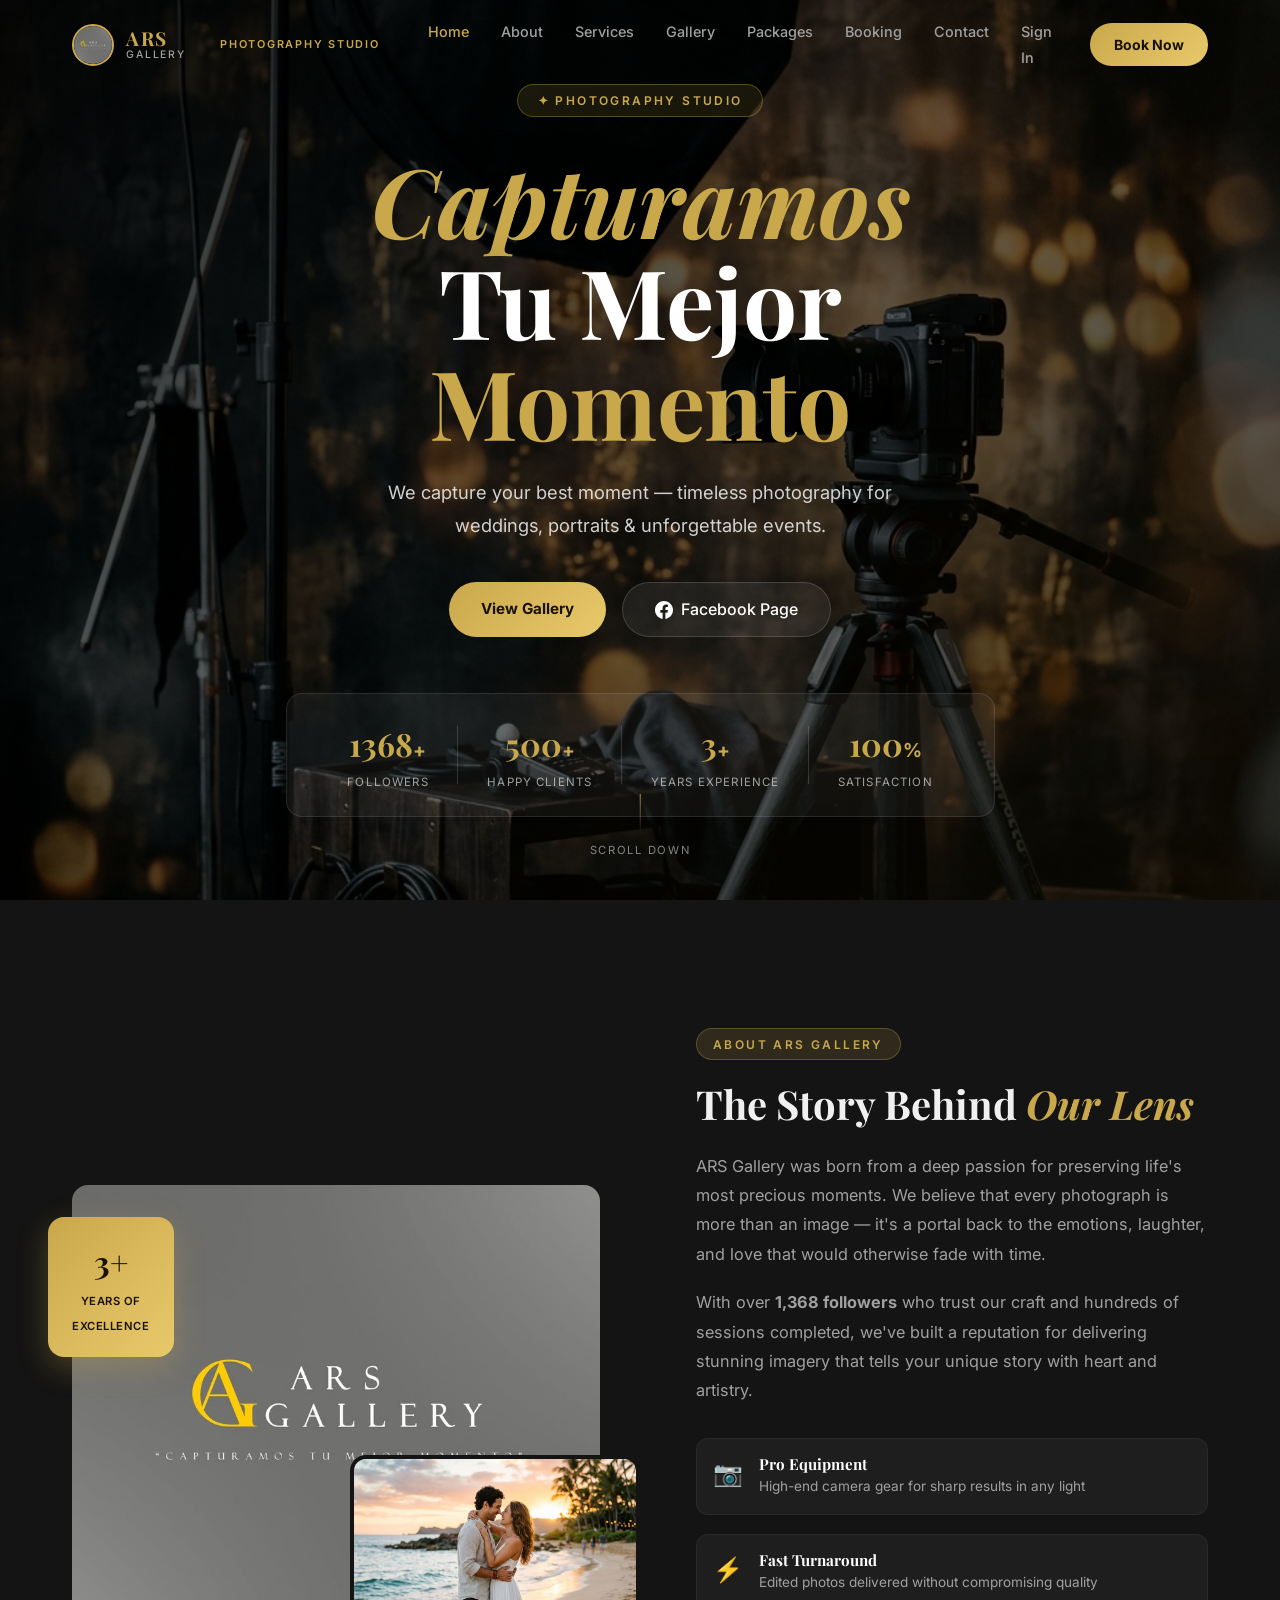
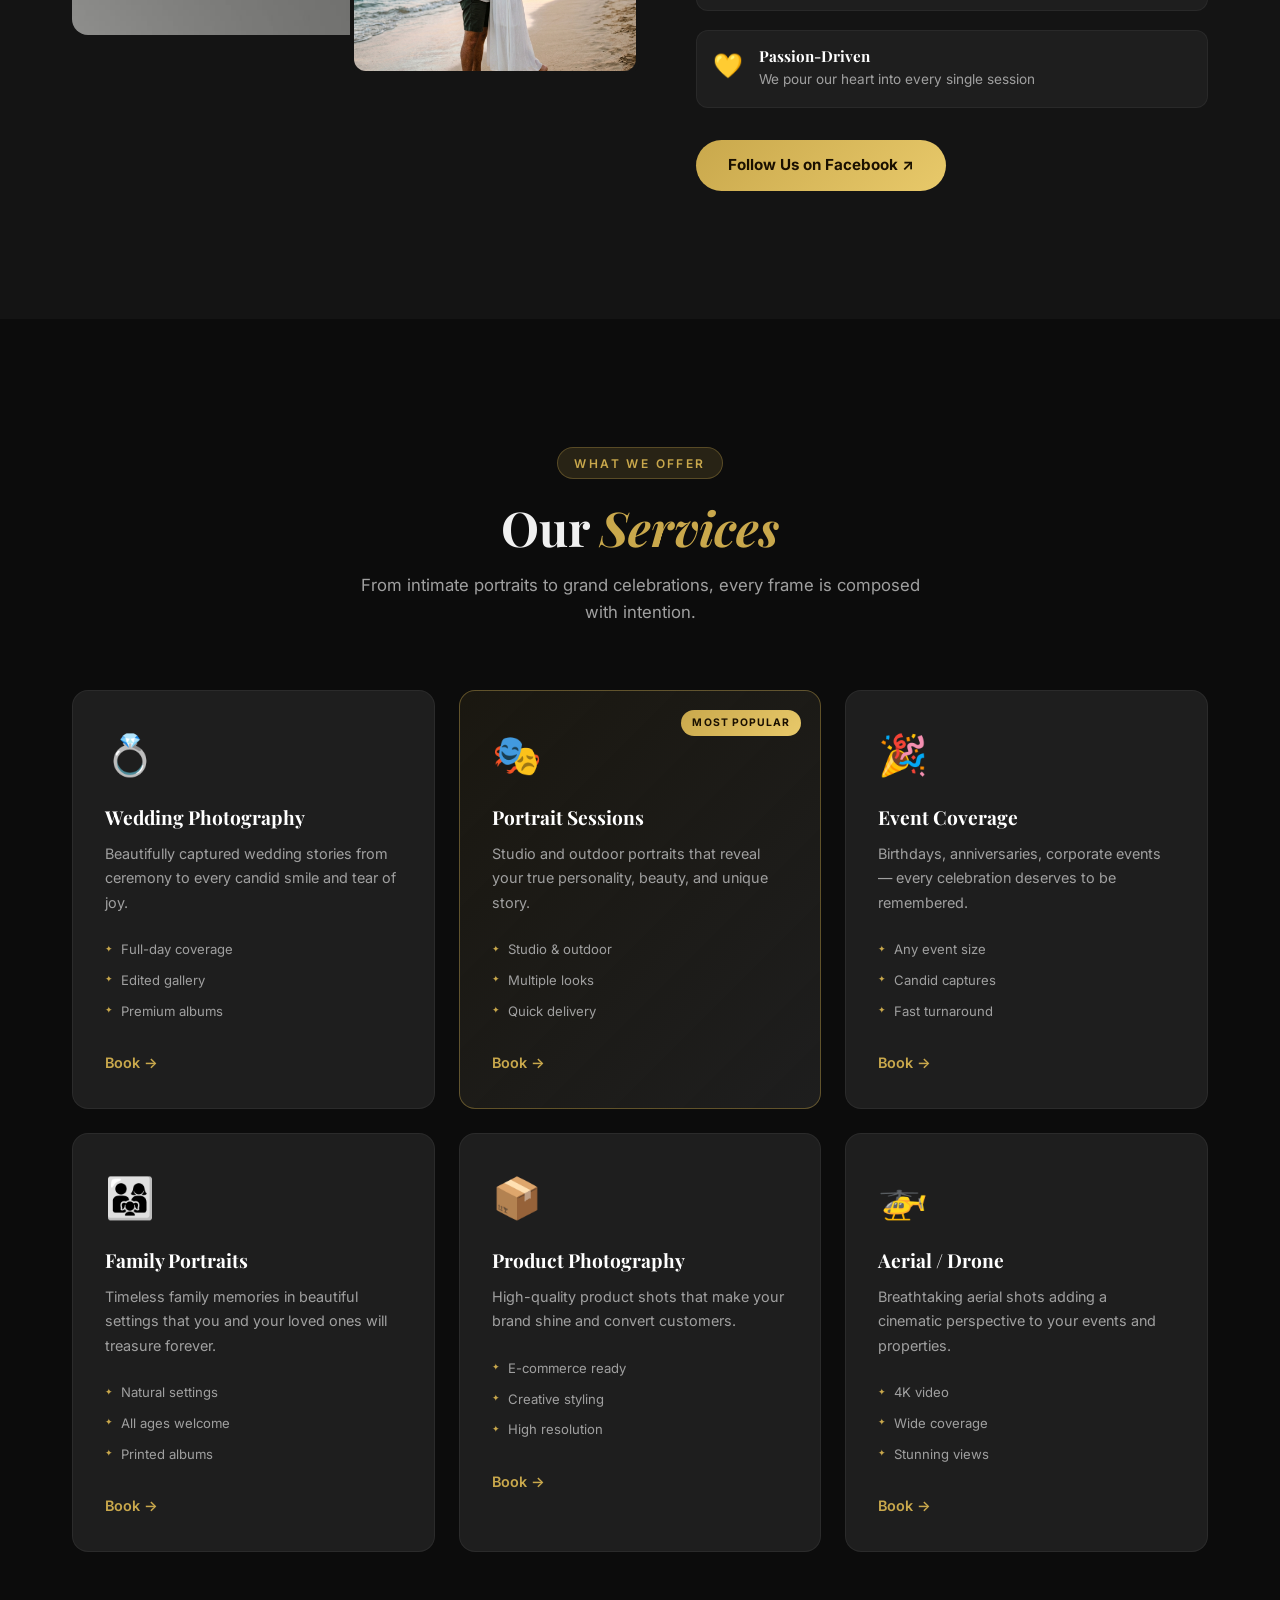
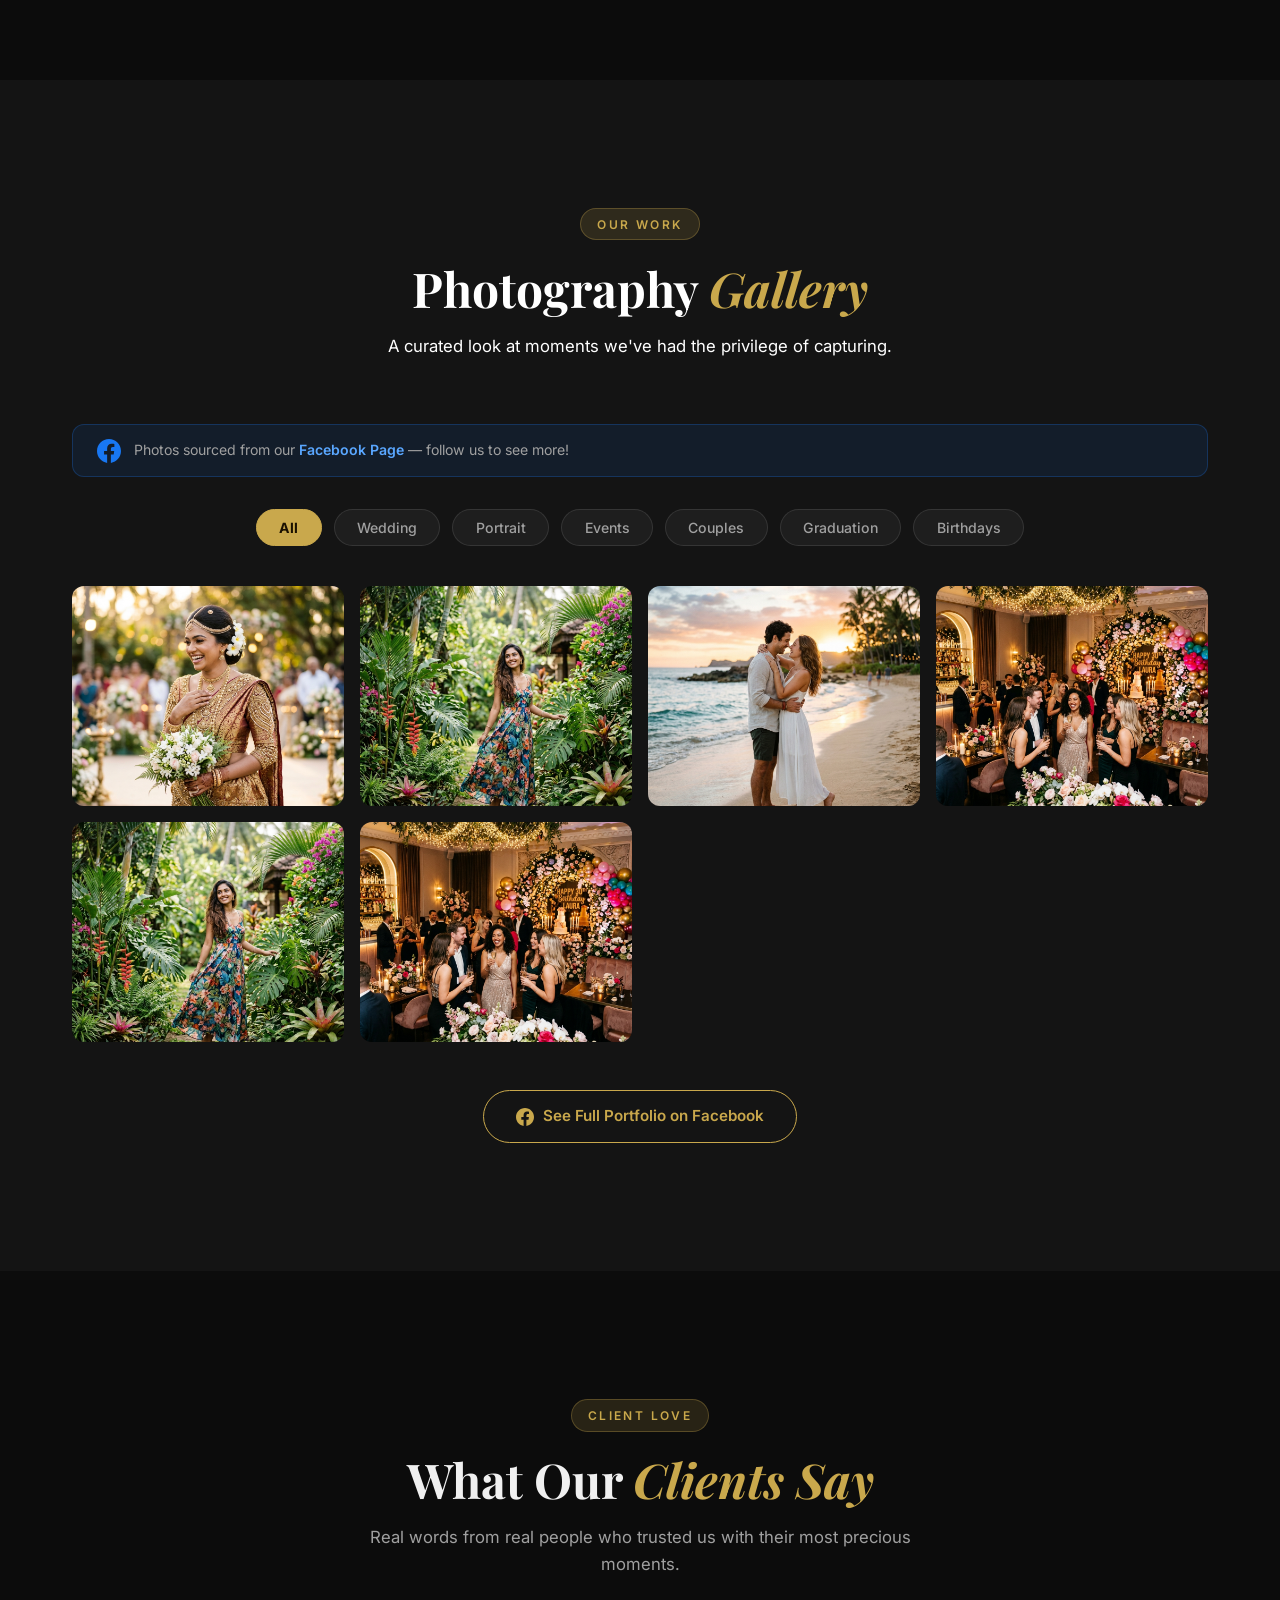
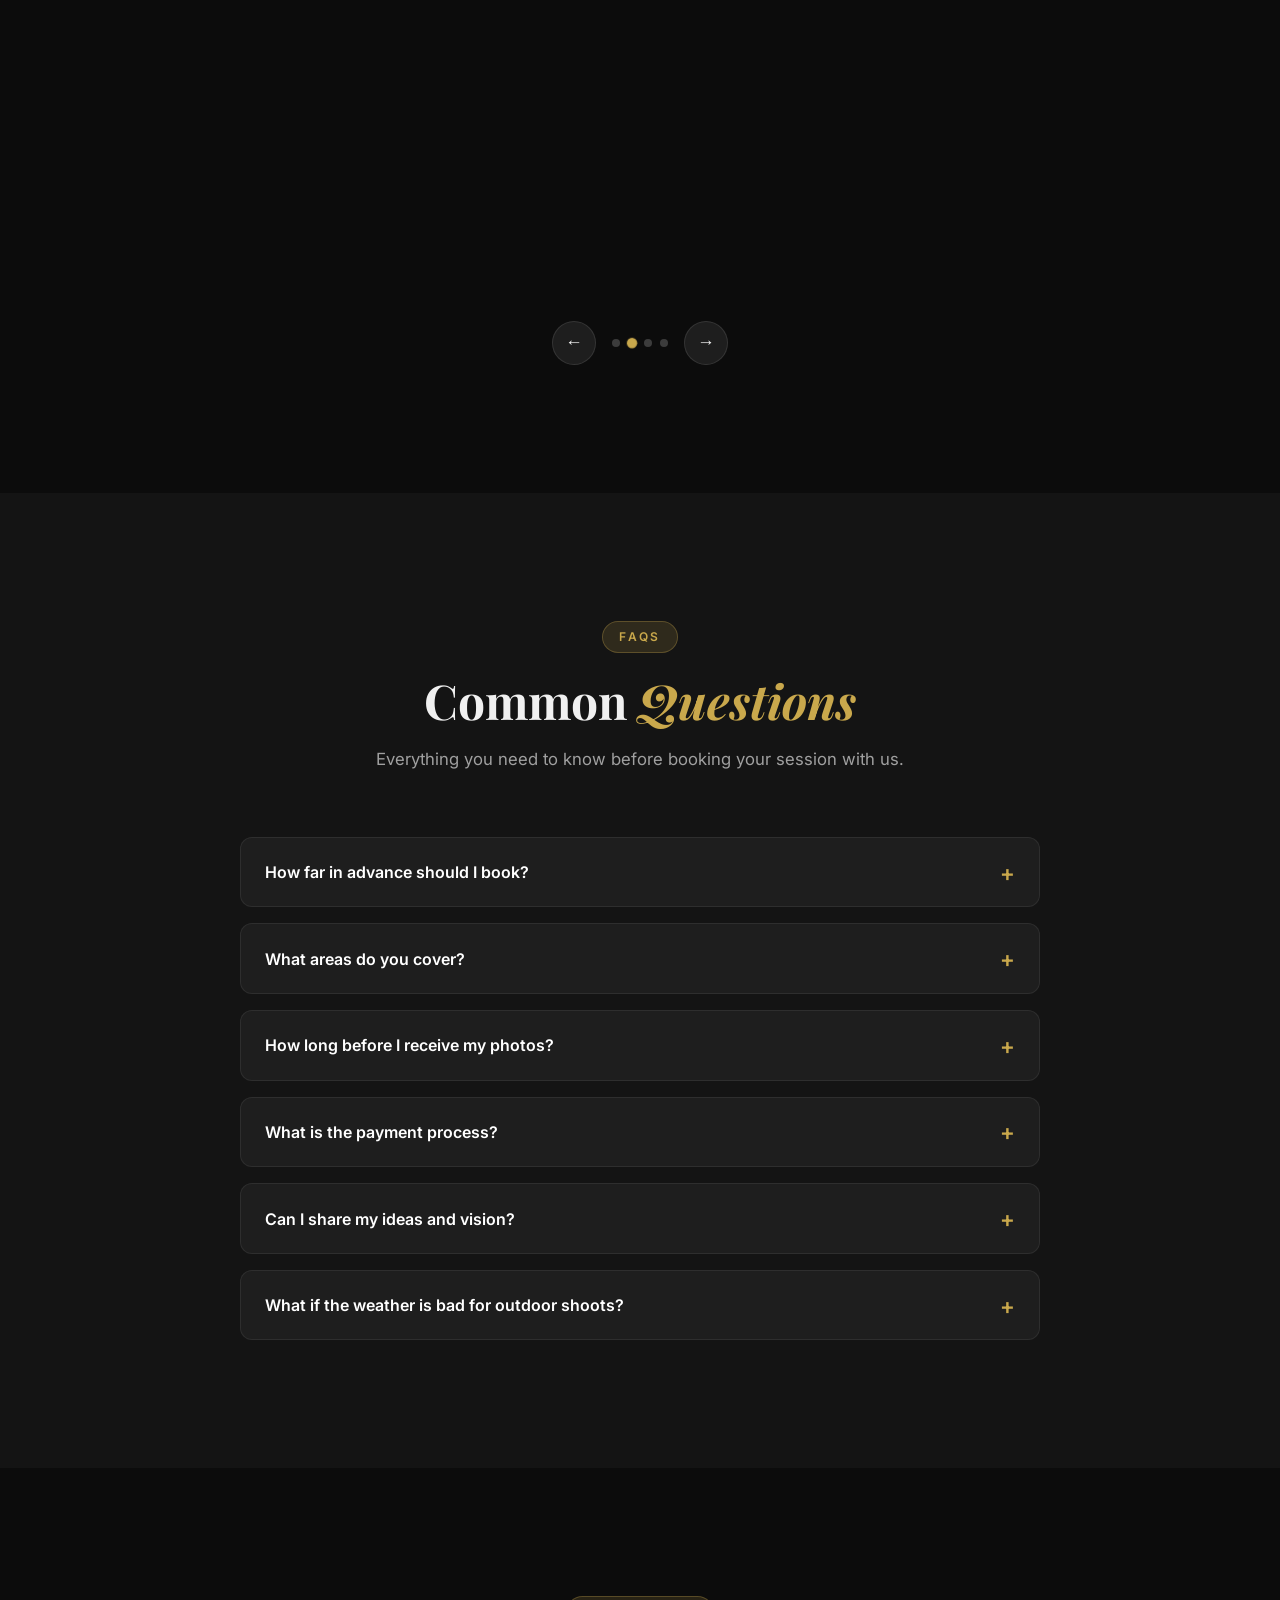
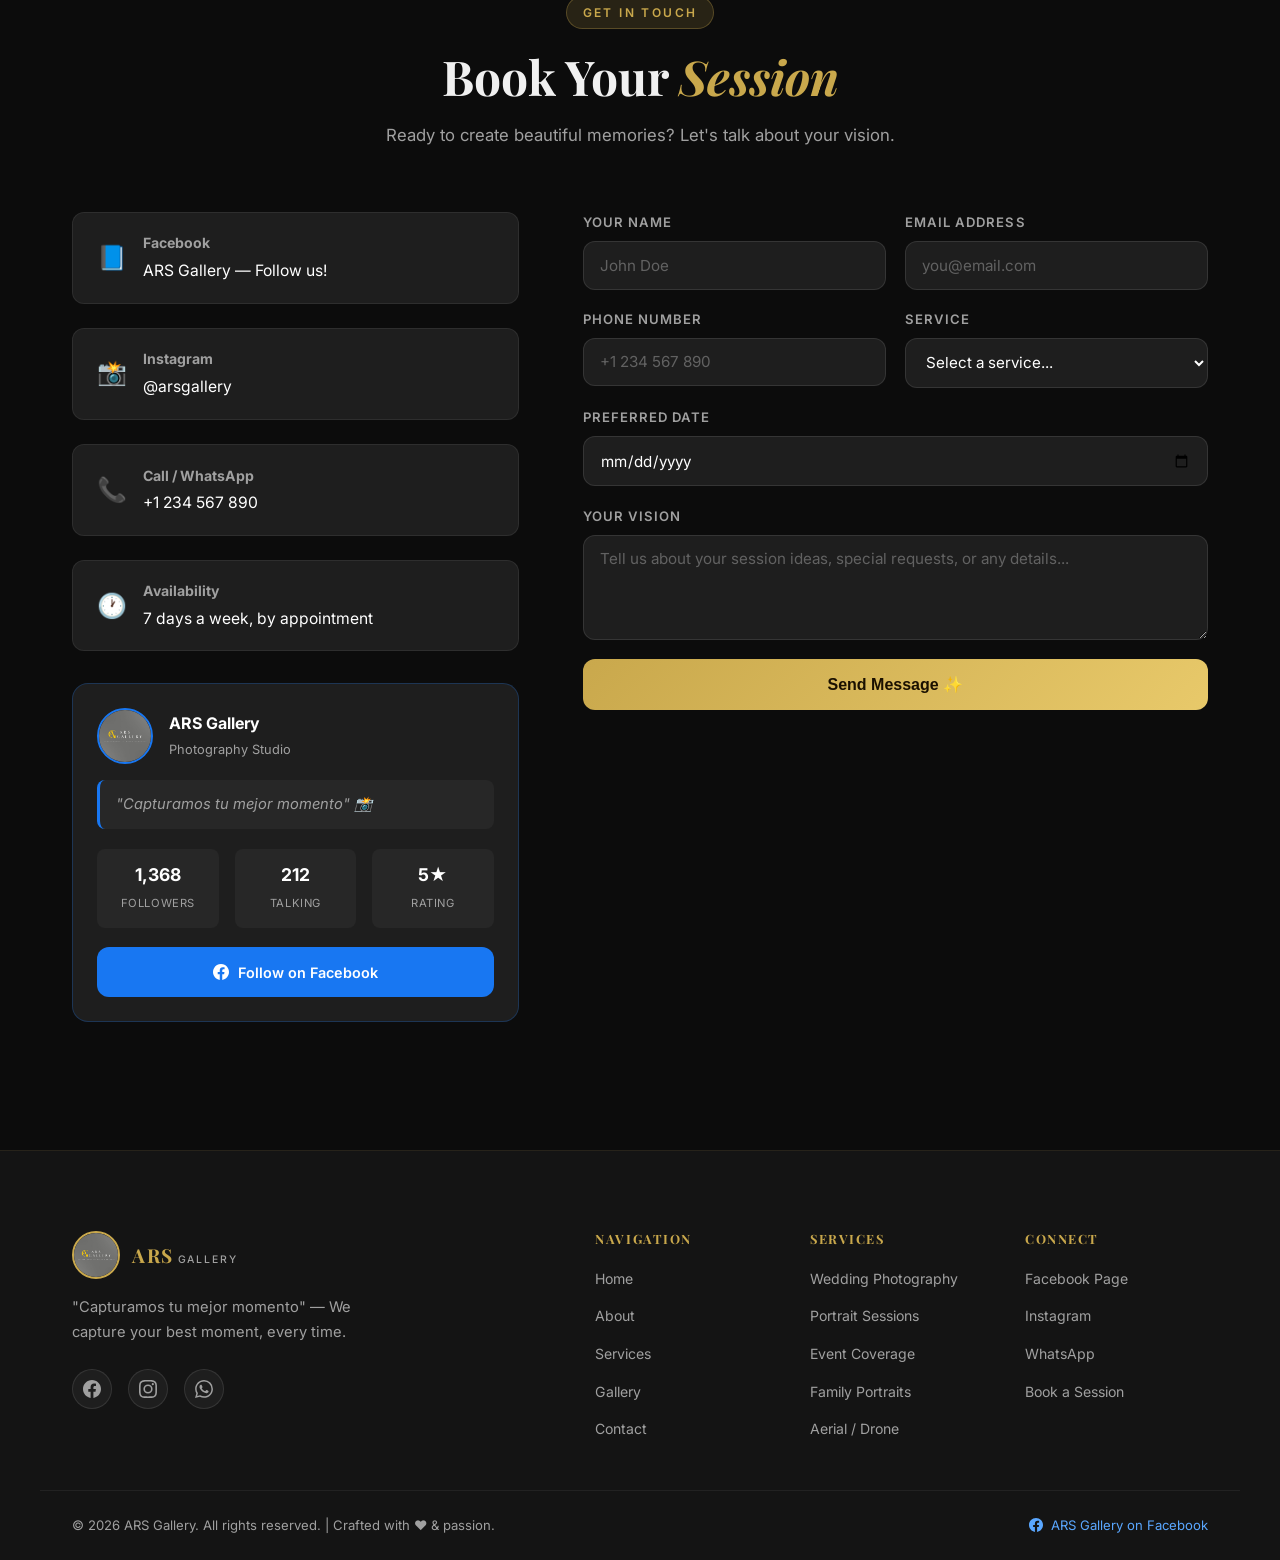
==== commit 79a5ea29: "Add files via upload" ====
--- a/index.html
+++ b/index.html
@@ -43,7 +43,6 @@
     <!-- Mobile Menu -->
     <div class="mobile-nav" id="mobile-nav">
       <ul>
-        <li><a href="index.html" class="mob-link active">Home</a></li>
         <li><a href="pages/about.html" class="mob-link">About</a></li>
         <li><a href="pages/services.html" class="mob-link">Services</a></li>
         <li><a href="pages/gallery.html" class="mob-link">Gallery</a></li>
--- a/style.css
+++ b/style.css
@@ -146,12 +146,23 @@
   flex-direction: column;
   background: rgba(14,14,14,0.98);
   backdrop-filter: blur(20px);
-  border-top: 1px solid rgba(201,168,76,0.15);
+  border-top: 1px solid transparent;
+  padding: 0 2rem;
+  gap: 1rem;
+  max-height: 0;
+  overflow: hidden;
+  visibility: hidden;
+  pointer-events: none;
+}
+.mobile-nav.open {
+  display: flex;
+  max-height: 80vh;
   padding: 1.5rem 2rem 2rem;
-  gap: 1rem;
-  max-height: 0; overflow: hidden; transition: max-height 0.4s ease;
-}
-.mobile-nav.open { display: flex; max-height: 400px; }
+  border-color: rgba(201,168,76,0.15);
+  overflow-y: auto;
+  visibility: visible;
+  pointer-events: auto;
+}
 .mobile-nav ul { display: flex; flex-direction: column; gap: 1rem; }
 .mobile-nav a { color: var(--text); font-size: 1rem; font-weight: 500; padding: 0.5rem 0; border-bottom: 1px solid rgba(255,255,255,0.06); display: block; }
 .nav-tag {
@@ -164,6 +175,96 @@
   white-space: nowrap;
   font-weight: 600;
 }
+
+.nav-profile {
+  position: relative;
+  z-index: 1002;
+  flex: 0 0 auto;
+  margin-left: auto;
+}
+.nav-profile-btn {
+  display: grid;
+  width: 42px;
+  height: 42px;
+  place-items: center;
+  padding: 2px;
+  border: 2px solid rgba(201,168,76,0.75);
+  border-radius: 50%;
+  background: rgba(20,20,20,0.8);
+  cursor: pointer;
+  transition: border-color 0.2s ease, transform 0.2s ease;
+}
+.nav-profile-btn:hover,
+.nav-profile-btn[aria-expanded="true"] {
+  border-color: var(--gold-light);
+  transform: scale(1.04);
+}
+.nav-profile-btn:focus-visible {
+  outline: 2px solid var(--gold-light);
+  outline-offset: 3px;
+}
+.nav-profile .nav-user-avatar {
+  display: block;
+  width: 34px;
+  height: 34px;
+  flex: 0 0 34px;
+  border: 0;
+  border-radius: 50%;
+  object-fit: cover;
+}
+.nav-profile .nav-user-fallback circle:first-child { fill: var(--dark3); }
+.nav-profile .nav-user-fallback circle:nth-child(2),
+.nav-profile .nav-user-fallback path { fill: var(--gold-light); }
+.nav-profile-menu {
+  position: absolute;
+  top: calc(100% + 0.65rem);
+  right: 0;
+  z-index: 1003;
+  width: min(280px, calc(100vw - 1.5rem));
+  padding: 0.55rem;
+  border: 1px solid rgba(201,168,76,0.32);
+  border-radius: 14px;
+  background: rgba(20,20,20,0.98);
+  box-shadow: 0 16px 40px rgba(0,0,0,0.5);
+}
+.nav-profile-menu[hidden] { display: none; }
+.nav-profile-info {
+  display: flex;
+  min-width: 0;
+  flex-direction: column;
+  gap: 0.2rem;
+  padding: 0.7rem 0.75rem;
+}
+.nav-profile-info strong,
+.nav-profile-info small {
+  overflow: hidden;
+  color: var(--white);
+  text-overflow: ellipsis;
+  white-space: nowrap;
+}
+.nav-profile-info small {
+  color: var(--text-muted);
+  font-size: 0.78rem;
+}
+.nav-profile-menu > a,
+.nav-profile-menu > button {
+  display: block;
+  width: 100%;
+  padding: 0.7rem 0.75rem;
+  border: 0;
+  border-radius: 9px;
+  background: transparent;
+  color: var(--text);
+  font: inherit;
+  text-align: left;
+  cursor: pointer;
+}
+.nav-profile-menu > a:hover,
+.nav-profile-menu > button:hover {
+  background: rgba(201,168,76,0.12);
+  color: var(--gold-light);
+}
+.nav-profile-menu > button { border-top: 1px solid rgba(255,255,255,0.08); }
 
 @media (max-width: 1024px) {
   .nav-tag {
@@ -489,8 +590,8 @@
 
 @media (max-width: 768px) {
   .nav-links, .btn-book { display: none; }
-  .burger { display: flex; margin-left: auto; }
-  .mobile-nav { display: flex; }
+  .burger { display: flex; flex: 0 0 auto; margin-left: 0; }
+  .nav-profile { margin-left: auto; }
   .hero-stats { gap: 0; flex-wrap: wrap; }
   .stat-divider { display: none; }
   .stat-item { padding: 0.8rem 1rem; }
@@ -510,6 +611,7 @@
 }
 
 @media (max-width: 480px) {
+  .nav-profile-btn { width: 40px; height: 40px; }
   .gal-grid { grid-template-columns: 1fr; }
   .gal-item.wide, .gal-item.tall { grid-column: span 1; grid-row: span 1; }
   .hero-h1 { font-size: 2.5rem; }
@@ -558,6 +660,9 @@
   gap: 1.5rem;
   margin-top: 2rem;
 }
+@media (max-width: 768px) {
+  .service-row { grid-template-columns: minmax(0, 1fr); }
+}
 .mini-card {
   background: var(--dark3);
   border: 1px solid rgba(255,255,255,0.06);
